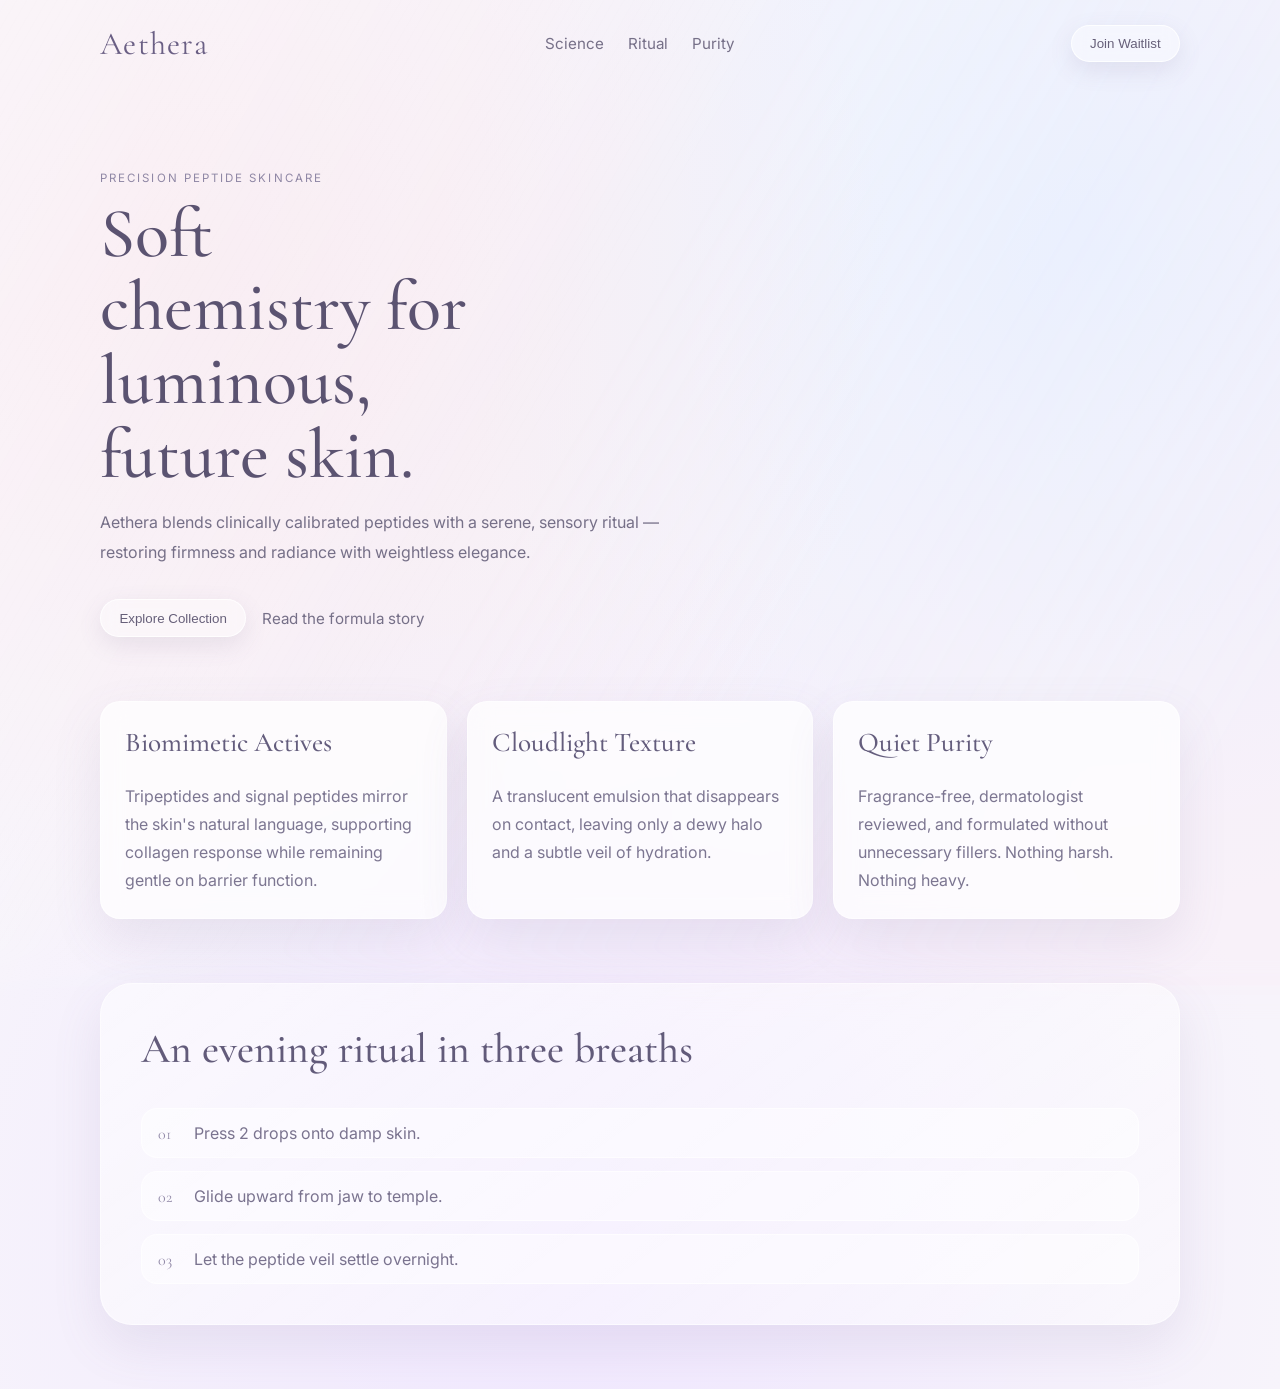
==== index.html @ 98047215 "Create ethereal landing page concept for peptide brand" ====
<!DOCTYPE html>
<html lang="en">
  <head>
    <meta charset="UTF-8" />
    <meta name="viewport" content="width=device-width, initial-scale=1.0" />
    <title>Aethera Peptides</title>
    <link rel="preconnect" href="https://fonts.googleapis.com" />
    <link rel="preconnect" href="https://fonts.gstatic.com" crossorigin />
    <link
      href="https://fonts.googleapis.com/css2?family=Cormorant+Garamond:wght@400;500;600&family=Inter:wght@300;400;500&display=swap"
      rel="stylesheet"
    />
    <link rel="stylesheet" href="styles.css" />
  </head>
  <body>
    <div class="mist"></div>
    <header class="top-nav">
      <div class="brand">Aethera</div>
      <nav>
        <a href="#science">Science</a>
        <a href="#ritual">Ritual</a>
        <a href="#purity">Purity</a>
      </nav>
      <button class="ghost-btn">Join Waitlist</button>
    </header>

    <main>
      <section class="hero">
        <p class="overline">Precision peptide skincare</p>
        <h1>Soft chemistry for luminous, future skin.</h1>
        <p class="intro">
          Aethera blends clinically calibrated peptides with a serene, sensory ritual —
          restoring firmness and radiance with weightless elegance.
        </p>
        <div class="hero-actions">
          <button>Explore Collection</button>
          <a href="#science">Read the formula story</a>
        </div>
      </section>

      <section id="science" class="card-grid">
        <article class="glass-card">
          <h2>Biomimetic Actives</h2>
          <p>
            Tripeptides and signal peptides mirror the skin's natural language, supporting
            collagen response while remaining gentle on barrier function.
          </p>
        </article>
        <article class="glass-card">
          <h2>Cloudlight Texture</h2>
          <p>
            A translucent emulsion that disappears on contact, leaving only a dewy halo and
            a subtle veil of hydration.
          </p>
        </article>
        <article id="purity" class="glass-card">
          <h2>Quiet Purity</h2>
          <p>
            Fragrance-free, dermatologist reviewed, and formulated without unnecessary fillers.
            Nothing harsh. Nothing heavy.
          </p>
        </article>
      </section>

      <section id="ritual" class="ritual">
        <h2>An evening ritual in three breaths</h2>
        <ol>
          <li><span>01</span> Press 2 drops onto damp skin.</li>
          <li><span>02</span> Glide upward from jaw to temple.</li>
          <li><span>03</span> Let the peptide veil settle overnight.</li>
        </ol>
      </section>
    </main>
  </body>
</html>
---- styles.css ----
:root {
  --bg: #f7f4fb;
  --lavender: #e6ddf5;
  --rose: #f8e9f0;
  --mist: #ffffffb6;
  --ink: #5e5871;
  --ink-soft: #767088;
  --border: #fff8;
  --shadow: 0 20px 50px rgba(122, 103, 148, 0.12);
}

* {
  box-sizing: border-box;
}

body {
  margin: 0;
  min-height: 100vh;
  font-family: "Inter", sans-serif;
  color: var(--ink);
  background: radial-gradient(circle at 15% 20%, var(--rose), transparent 45%),
    radial-gradient(circle at 85% 18%, #e8f1ff, transparent 42%),
    radial-gradient(circle at 45% 90%, #f0e7ff, transparent 50%),
    var(--bg);
  position: relative;
  overflow-x: hidden;
}

.mist {
  position: fixed;
  inset: -10%;
  background: linear-gradient(120deg, #ffffff70, #ffffff10 45%, #ffe8f533 85%);
  filter: blur(18px);
  pointer-events: none;
}

.top-nav,
.hero,
.card-grid,
.ritual {
  width: min(1080px, 92vw);
  margin: 0 auto;
  position: relative;
  z-index: 1;
}

.top-nav {
  display: flex;
  justify-content: space-between;
  align-items: center;
  padding: 1.5rem 0;
}

.brand {
  font-family: "Cormorant Garamond", serif;
  font-size: 2rem;
  letter-spacing: 0.04em;
  color: #6a5f84;
}

nav {
  display: flex;
  gap: 1.5rem;
}

nav a,
.hero-actions a {
  color: var(--ink-soft);
  text-decoration: none;
  font-size: 0.95rem;
}

.ghost-btn,
.hero-actions button {
  border: 1px solid #ffffffcc;
  border-radius: 999px;
  padding: 0.65rem 1.15rem;
  background: #ffffff66;
  color: #665f79;
  backdrop-filter: blur(8px);
  box-shadow: 0 8px 24px rgba(111, 94, 135, 0.12);
  cursor: pointer;
}

.hero {
  padding: 4.5rem 0 3rem;
}

.overline {
  text-transform: uppercase;
  letter-spacing: 0.18em;
  font-size: 0.72rem;
  color: #8f87a5;
  margin-bottom: 0.75rem;
}

h1,
h2 {
  font-family: "Cormorant Garamond", serif;
  font-weight: 500;
}

h1 {
  font-size: clamp(2.2rem, 7vw, 4.4rem);
  line-height: 1.05;
  margin: 0;
  max-width: 11ch;
  color: #5b5371;
}

.intro {
  max-width: 58ch;
  margin-top: 1rem;
  line-height: 1.85;
  color: var(--ink-soft);
}

.hero-actions {
  display: flex;
  gap: 1rem;
  align-items: center;
  margin-top: 2rem;
}

.card-grid {
  display: grid;
  gap: 1.25rem;
  grid-template-columns: repeat(auto-fit, minmax(220px, 1fr));
  padding: 1rem 0 4rem;
}

.glass-card {
  padding: 1.5rem;
  border-radius: 1.25rem;
  border: 1px solid var(--border);
  background: var(--mist);
  box-shadow: var(--shadow);
  backdrop-filter: blur(12px);
}

.glass-card h2 {
  margin-top: 0;
  font-size: 1.7rem;
  color: #645d7d;
}

.glass-card p {
  margin-bottom: 0;
  color: #7c7691;
  line-height: 1.75;
}

.ritual {
  margin-bottom: 4rem;
  padding: 2.5rem;
  border-radius: 2rem;
  background: linear-gradient(145deg, #ffffff85, #fff6);
  border: 1px solid #fff8;
  box-shadow: var(--shadow);
}

.ritual h2 {
  margin-top: 0;
  font-size: clamp(1.8rem, 5vw, 2.6rem);
  color: #625b7a;
}

ol {
  list-style: none;
  padding: 0;
  margin: 1rem 0 0;
  display: grid;
  gap: 0.8rem;
}

li {
  color: #7a738f;
  background: #ffffff73;
  border-radius: 1rem;
  padding: 0.85rem 1rem;
  border: 1px solid #fff9;
}

li span {
  display: inline-block;
  font-family: "Cormorant Garamond", serif;
  color: #938ba9;
  width: 2rem;
}

@media (max-width: 760px) {
  .top-nav {
    flex-wrap: wrap;
    gap: 0.75rem;
  }

  nav {
    order: 3;
    width: 100%;
    justify-content: space-between;
  }

  .hero-actions {
    flex-direction: column;
    align-items: flex-start;
  }
}
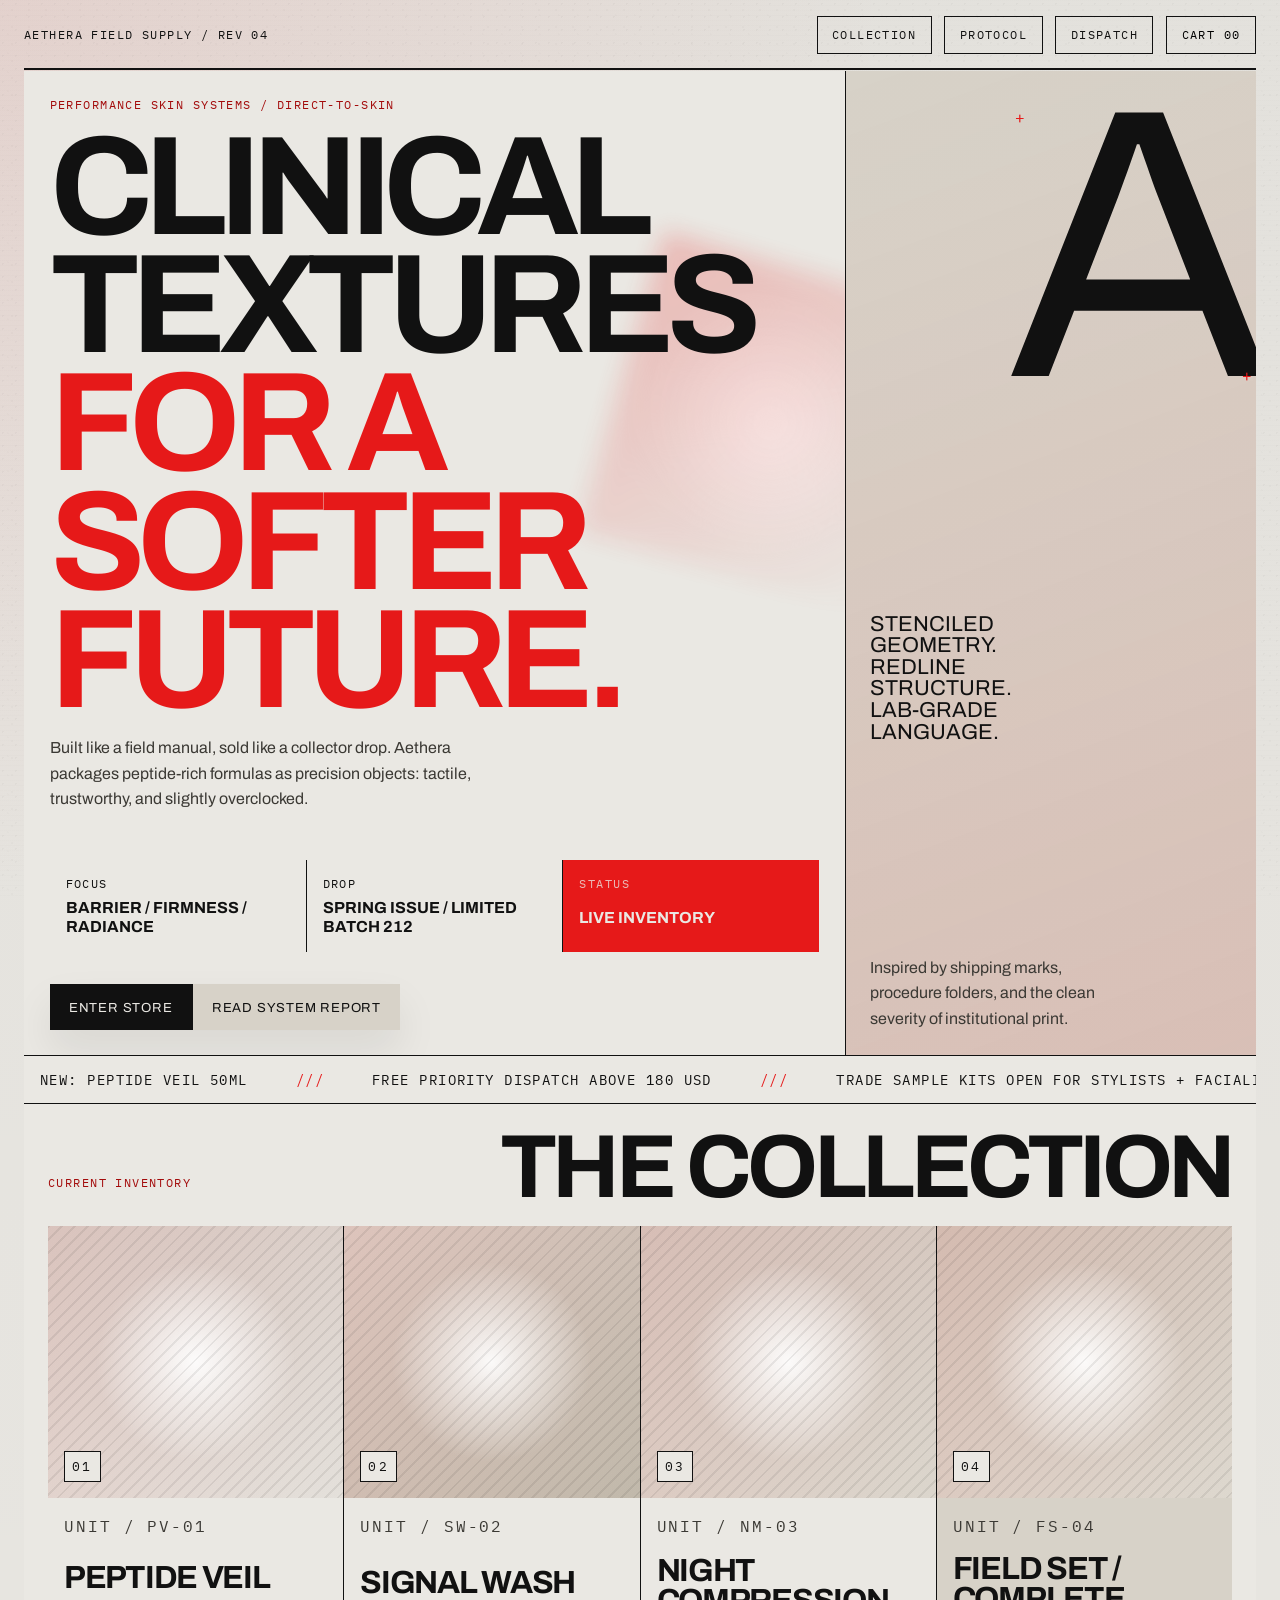
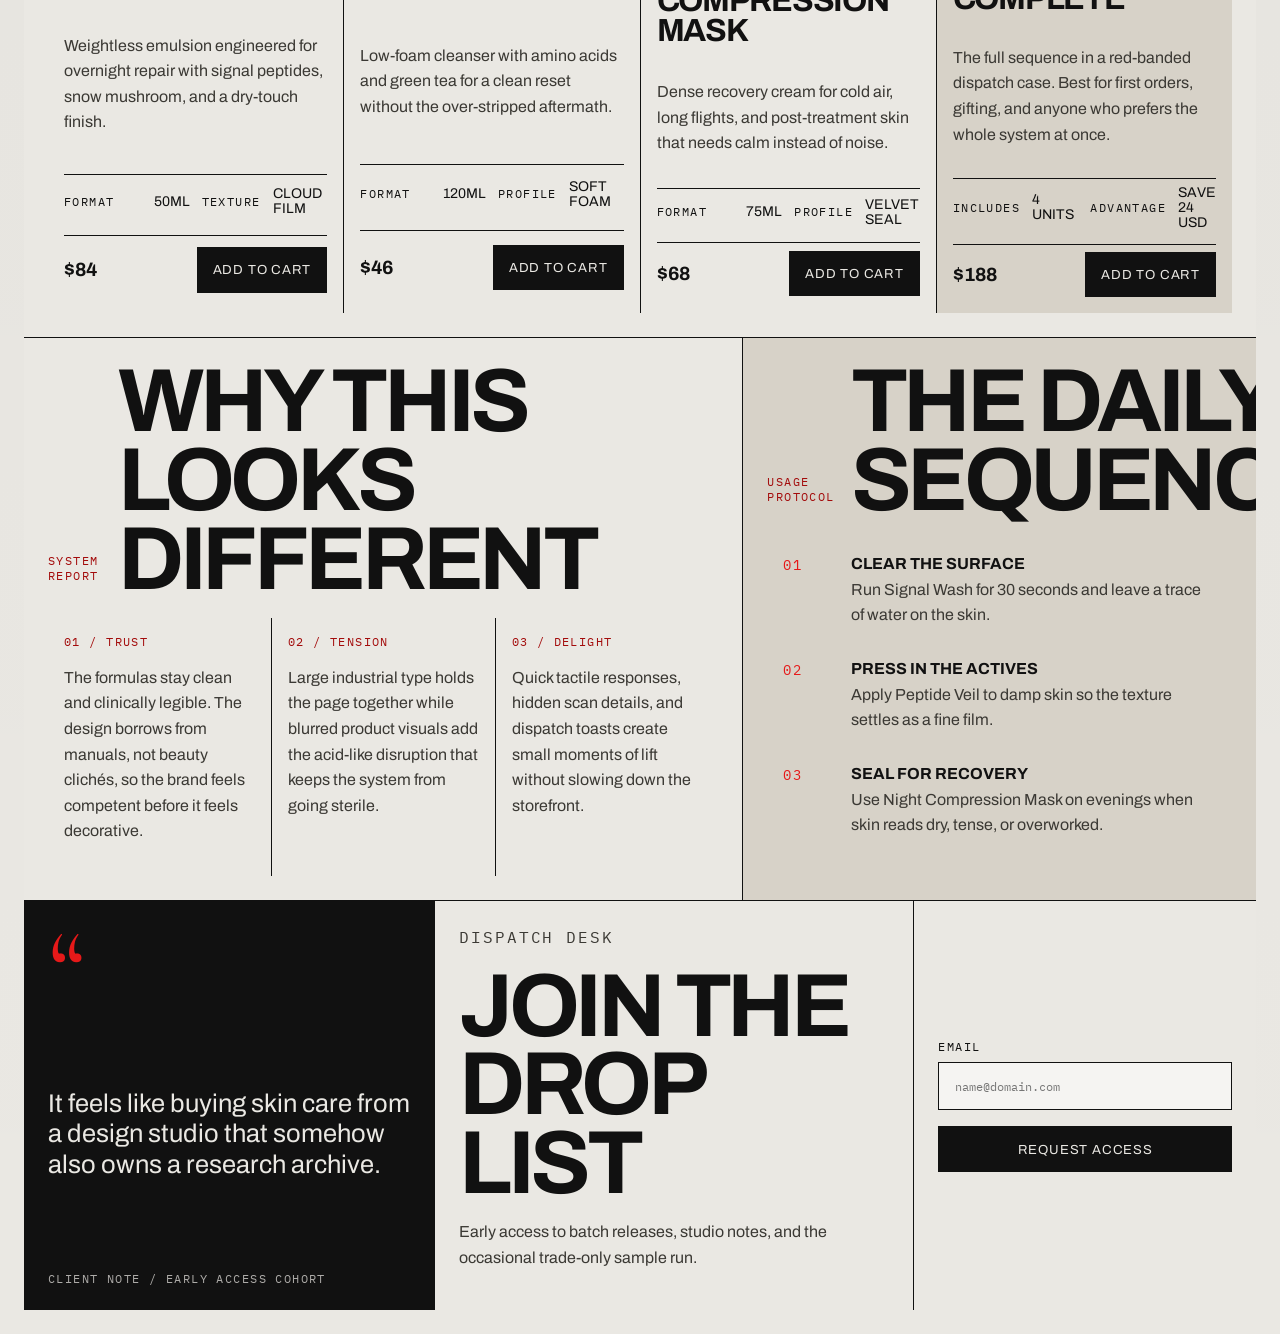
==== commit 15ea1d25: "Build a Swiss-industrial ecommerce storefront experience" ====
--- a/index.html
+++ b/index.html
@@ -3,73 +3,344 @@
   <head>
     <meta charset="UTF-8" />
     <meta name="viewport" content="width=device-width, initial-scale=1.0" />
-    <title>Aethera Peptides</title>
+    <title>Aethera Field Supply</title>
     <link rel="preconnect" href="https://fonts.googleapis.com" />
     <link rel="preconnect" href="https://fonts.gstatic.com" crossorigin />
     <link
-      href="https://fonts.googleapis.com/css2?family=Cormorant+Garamond:wght@400;500;600&family=Inter:wght@300;400;500&display=swap"
+      href="https://fonts.googleapis.com/css2?family=Archivo:wght@400;700;800;900&family=IBM+Plex+Mono:wght@400;500;600&family=Cormorant+Garamond:wght@500;600&display=swap"
       rel="stylesheet"
     />
     <link rel="stylesheet" href="styles.css" />
   </head>
   <body>
-    <div class="mist"></div>
-    <header class="top-nav">
-      <div class="brand">Aethera</div>
-      <nav>
-        <a href="#science">Science</a>
-        <a href="#ritual">Ritual</a>
-        <a href="#purity">Purity</a>
-      </nav>
-      <button class="ghost-btn">Join Waitlist</button>
-    </header>
-
-    <main>
-      <section class="hero">
-        <p class="overline">Precision peptide skincare</p>
-        <h1>Soft chemistry for luminous, future skin.</h1>
-        <p class="intro">
-          Aethera blends clinically calibrated peptides with a serene, sensory ritual —
-          restoring firmness and radiance with weightless elegance.
-        </p>
-        <div class="hero-actions">
-          <button>Explore Collection</button>
-          <a href="#science">Read the formula story</a>
+    <div class="noise" aria-hidden="true"></div>
+    <div class="page-shell">
+      <header class="topbar">
+        <p class="micro-copy">AETHERA FIELD SUPPLY / REV 04</p>
+        <div class="topbar-actions">
+          <a href="#collection">COLLECTION</a>
+          <a href="#protocol">PROTOCOL</a>
+          <a href="#dispatch">DISPATCH</a>
+          <button class="cart-button" type="button" data-cart-open>
+            CART <span data-cart-count>00</span>
+          </button>
         </div>
-      </section>
-
-      <section id="science" class="card-grid">
-        <article class="glass-card">
-          <h2>Biomimetic Actives</h2>
-          <p>
-            Tripeptides and signal peptides mirror the skin's natural language, supporting
-            collagen response while remaining gentle on barrier function.
+      </header>
+
+      <main class="store-grid">
+        <section class="hero-panel panel">
+          <div class="hero-copy">
+            <p class="eyebrow">PERFORMANCE SKIN SYSTEMS / DIRECT-TO-SKIN</p>
+            <h1>
+              CLINICAL TEXTURES
+              <span>FOR A SOFTER FUTURE.</span>
+            </h1>
+            <p class="hero-intro">
+              Built like a field manual, sold like a collector drop. Aethera packages
+              peptide-rich formulas as precision objects: tactile, trustworthy, and
+              slightly overclocked.
+            </p>
+          </div>
+
+          <div class="hero-meta">
+            <div class="meta-block">
+              <span>FOCUS</span>
+              <strong>BARRIER / FIRMNESS / RADIANCE</strong>
+            </div>
+            <div class="meta-block">
+              <span>DROP</span>
+              <strong>SPRING ISSUE / LIMITED BATCH 212</strong>
+            </div>
+            <div class="meta-block accent">
+              <span>STATUS</span>
+              <strong>LIVE INVENTORY</strong>
+            </div>
+          </div>
+
+          <div class="hero-actions">
+            <a class="primary-action" href="#collection">ENTER STORE</a>
+            <a class="secondary-action" href="#system-report">READ SYSTEM REPORT</a>
+          </div>
+        </section>
+
+        <section class="signal-panel panel">
+          <div class="signal-mark">A</div>
+          <p class="signal-caption">
+            STENCILED GEOMETRY. REDLINE STRUCTURE. LAB-GRADE LANGUAGE.
           </p>
-        </article>
-        <article class="glass-card">
-          <h2>Cloudlight Texture</h2>
-          <p>
-            A translucent emulsion that disappears on contact, leaving only a dewy halo and
-            a subtle veil of hydration.
+          <p class="signal-text">
+            Inspired by shipping marks, procedure folders, and the clean severity of
+            institutional print.
           </p>
-        </article>
-        <article id="purity" class="glass-card">
-          <h2>Quiet Purity</h2>
-          <p>
-            Fragrance-free, dermatologist reviewed, and formulated without unnecessary fillers.
-            Nothing harsh. Nothing heavy.
-          </p>
-        </article>
-      </section>
-
-      <section id="ritual" class="ritual">
-        <h2>An evening ritual in three breaths</h2>
-        <ol>
-          <li><span>01</span> Press 2 drops onto damp skin.</li>
-          <li><span>02</span> Glide upward from jaw to temple.</li>
-          <li><span>03</span> Let the peptide veil settle overnight.</li>
-        </ol>
-      </section>
-    </main>
+        </section>
+
+        <section class="ticker panel" aria-label="Store announcements">
+          <div class="ticker-track">
+            <span>NEW: PEPTIDE VEIL 50ML</span>
+            <span>FREE PRIORITY DISPATCH ABOVE 180 USD</span>
+            <span>TRADE SAMPLE KITS OPEN FOR STYLISTS + FACIALISTS</span>
+            <span>DROP NOTES UPDATED WEEKLY</span>
+          </div>
+        </section>
+
+        <section id="collection" class="collection panel">
+          <div class="section-heading">
+            <p class="eyebrow">CURRENT INVENTORY</p>
+            <h2>THE COLLECTION</h2>
+          </div>
+
+          <div class="product-grid">
+            <article class="product-card" data-product="Peptide Veil" data-price="$84">
+              <div class="product-visual visual-veil">
+                <span>01</span>
+              </div>
+              <div class="product-body">
+                <p class="product-code">UNIT / PV-01</p>
+                <h3>PEPTIDE VEIL</h3>
+                <p>
+                  Weightless emulsion engineered for overnight repair with signal peptides,
+                  snow mushroom, and a dry-touch finish.
+                </p>
+                <dl class="specs">
+                  <div>
+                    <dt>FORMAT</dt>
+                    <dd>50ML</dd>
+                  </div>
+                  <div>
+                    <dt>TEXTURE</dt>
+                    <dd>CLOUD FILM</dd>
+                  </div>
+                </dl>
+                <div class="product-footer">
+                  <strong>$84</strong>
+                  <button type="button" data-add-cart>Add to cart</button>
+                </div>
+              </div>
+            </article>
+
+            <article class="product-card" data-product="Signal Wash" data-price="$46">
+              <div class="product-visual visual-wash">
+                <span>02</span>
+              </div>
+              <div class="product-body">
+                <p class="product-code">UNIT / SW-02</p>
+                <h3>SIGNAL WASH</h3>
+                <p>
+                  Low-foam cleanser with amino acids and green tea for a clean reset
+                  without the over-stripped aftermath.
+                </p>
+                <dl class="specs">
+                  <div>
+                    <dt>FORMAT</dt>
+                    <dd>120ML</dd>
+                  </div>
+                  <div>
+                    <dt>PROFILE</dt>
+                    <dd>SOFT FOAM</dd>
+                  </div>
+                </dl>
+                <div class="product-footer">
+                  <strong>$46</strong>
+                  <button type="button" data-add-cart>Add to cart</button>
+                </div>
+              </div>
+            </article>
+
+            <article class="product-card" data-product="Night Compression Mask" data-price="$68">
+              <div class="product-visual visual-mask">
+                <span>03</span>
+              </div>
+              <div class="product-body">
+                <p class="product-code">UNIT / NM-03</p>
+                <h3>NIGHT COMPRESSION MASK</h3>
+                <p>
+                  Dense recovery cream for cold air, long flights, and post-treatment skin
+                  that needs calm instead of noise.
+                </p>
+                <dl class="specs">
+                  <div>
+                    <dt>FORMAT</dt>
+                    <dd>75ML</dd>
+                  </div>
+                  <div>
+                    <dt>PROFILE</dt>
+                    <dd>VELVET SEAL</dd>
+                  </div>
+                </dl>
+                <div class="product-footer">
+                  <strong>$68</strong>
+                  <button type="button" data-add-cart>Add to cart</button>
+                </div>
+              </div>
+            </article>
+
+            <article class="product-card featured" data-product="Field Set / Complete" data-price="$188">
+              <div class="product-visual visual-set">
+                <span>04</span>
+              </div>
+              <div class="product-body">
+                <p class="product-code">UNIT / FS-04</p>
+                <h3>FIELD SET / COMPLETE</h3>
+                <p>
+                  The full sequence in a red-banded dispatch case. Best for first orders,
+                  gifting, and anyone who prefers the whole system at once.
+                </p>
+                <dl class="specs">
+                  <div>
+                    <dt>INCLUDES</dt>
+                    <dd>4 UNITS</dd>
+                  </div>
+                  <div>
+                    <dt>ADVANTAGE</dt>
+                    <dd>SAVE 24 USD</dd>
+                  </div>
+                </dl>
+                <div class="product-footer">
+                  <strong>$188</strong>
+                  <button type="button" data-add-cart>Add to cart</button>
+                </div>
+              </div>
+            </article>
+          </div>
+        </section>
+
+        <section id="system-report" class="report panel">
+          <div class="section-heading">
+            <p class="eyebrow">SYSTEM REPORT</p>
+            <h2>WHY THIS LOOKS DIFFERENT</h2>
+          </div>
+
+          <div class="report-grid">
+            <article>
+              <p class="report-label">01 / TRUST</p>
+              <p>
+                The formulas stay clean and clinically legible. The design borrows from
+                manuals, not beauty clichés, so the brand feels competent before it feels
+                decorative.
+              </p>
+            </article>
+            <article>
+              <p class="report-label">02 / TENSION</p>
+              <p>
+                Large industrial type holds the page together while blurred product visuals
+                add the acid-like disruption that keeps the system from going sterile.
+              </p>
+            </article>
+            <article>
+              <p class="report-label">03 / DELIGHT</p>
+              <p>
+                Quick tactile responses, hidden scan details, and dispatch toasts create
+                small moments of lift without slowing down the storefront.
+              </p>
+            </article>
+          </div>
+        </section>
+
+        <section id="protocol" class="protocol panel">
+          <div class="section-heading">
+            <p class="eyebrow">USAGE PROTOCOL</p>
+            <h2>THE DAILY SEQUENCE</h2>
+          </div>
+
+          <ol class="protocol-list">
+            <li>
+              <span>01</span>
+              <div>
+                <strong>CLEAR THE SURFACE</strong>
+                <p>Run Signal Wash for 30 seconds and leave a trace of water on the skin.</p>
+              </div>
+            </li>
+            <li>
+              <span>02</span>
+              <div>
+                <strong>PRESS IN THE ACTIVES</strong>
+                <p>Apply Peptide Veil to damp skin so the texture settles as a fine film.</p>
+              </div>
+            </li>
+            <li>
+              <span>03</span>
+              <div>
+                <strong>SEAL FOR RECOVERY</strong>
+                <p>Use Night Compression Mask on evenings when skin reads dry, tense, or overworked.</p>
+              </div>
+            </li>
+          </ol>
+        </section>
+
+        <section class="quote panel">
+          <p class="quote-mark">“</p>
+          <blockquote>
+            It feels like buying skin care from a design studio that somehow also owns a
+            research archive.
+          </blockquote>
+          <p class="quote-source">CLIENT NOTE / EARLY ACCESS COHORT</p>
+        </section>
+
+        <section id="dispatch" class="dispatch panel">
+          <div class="dispatch-copy">
+            <p class="eyebrow">DISPATCH DESK</p>
+            <h2>JOIN THE DROP LIST</h2>
+            <p>
+              Early access to batch releases, studio notes, and the occasional trade-only
+              sample run.
+            </p>
+          </div>
+          <form class="dispatch-form">
+            <label>
+              EMAIL
+              <input type="email" placeholder="name@domain.com" />
+            </label>
+            <button type="submit">REQUEST ACCESS</button>
+          </form>
+        </section>
+      </main>
+    </div>
+
+    <div class="toast" role="status" aria-live="polite" data-toast hidden>
+      <p data-toast-text>ITEM ADDED TO CART</p>
+    </div>
+
+    <script>
+      const cartCount = document.querySelector("[data-cart-count]");
+      const toast = document.querySelector("[data-toast]");
+      const toastText = document.querySelector("[data-toast-text]");
+      const addButtons = document.querySelectorAll("[data-add-cart]");
+      let count = 0;
+      let toastTimer;
+
+      const showToast = (message) => {
+        toastText.textContent = message;
+        toast.hidden = false;
+        toast.classList.remove("toast-live");
+        void toast.offsetWidth;
+        toast.classList.add("toast-live");
+        clearTimeout(toastTimer);
+        toastTimer = setTimeout(() => {
+          toast.hidden = true;
+        }, 1500);
+      };
+
+      addButtons.forEach((button) => {
+        button.addEventListener("click", () => {
+          const card = button.closest(".product-card");
+          count += 1;
+          cartCount.textContent = String(count).padStart(2, "0");
+          button.textContent = "Added";
+          button.disabled = true;
+          setTimeout(() => {
+            button.textContent = "Add to cart";
+            button.disabled = false;
+          }, 900);
+          showToast(`${card.dataset.product.toUpperCase()} / ${card.dataset.price} ADDED`);
+        });
+      });
+
+      document.querySelector(".dispatch-form").addEventListener("submit", (event) => {
+        event.preventDefault();
+        showToast("DISPATCH REQUEST LOGGED");
+      });
+
+      console.log("AETHERA FIELD SUPPLY / If you're reading this, you're in the archive.");
+    </script>
   </body>
 </html>
--- a/styles.css
+++ b/styles.css
@@ -1,207 +1,794 @@
 :root {
-  --bg: #f7f4fb;
-  --lavender: #e6ddf5;
-  --rose: #f8e9f0;
-  --mist: #ffffffb6;
-  --ink: #5e5871;
-  --ink-soft: #767088;
-  --border: #fff8;
-  --shadow: 0 20px 50px rgba(122, 103, 148, 0.12);
-}
-
-* {
+  --paper: #eae8e3;
+  --paper-dark: #d7d2c8;
+  --ink: #111111;
+  --ink-soft: #3b3934;
+  --line: #111111;
+  --accent: #e61919;
+  --accent-deep: #a30b0b;
+  --panel-gap: 1px;
+  --shadow: 0 20px 40px rgba(17, 17, 17, 0.08);
+  --ease-out: cubic-bezier(0.22, 1, 0.36, 1);
+  color-scheme: light;
+}
+
+*,
+*::before,
+*::after {
   box-sizing: border-box;
 }
 
+html {
+  scroll-behavior: smooth;
+}
+
 body {
   margin: 0;
   min-height: 100vh;
-  font-family: "Inter", sans-serif;
+  background:
+    radial-gradient(circle at top left, rgba(230, 25, 25, 0.08), transparent 28%),
+    linear-gradient(180deg, rgba(17, 17, 17, 0.03), rgba(17, 17, 17, 0)),
+    var(--paper);
   color: var(--ink);
-  background: radial-gradient(circle at 15% 20%, var(--rose), transparent 45%),
-    radial-gradient(circle at 85% 18%, #e8f1ff, transparent 42%),
-    radial-gradient(circle at 45% 90%, #f0e7ff, transparent 50%),
-    var(--bg);
-  position: relative;
+  font-family: "Archivo", sans-serif;
   overflow-x: hidden;
 }
 
-.mist {
+body::before {
+  content: "";
   position: fixed;
-  inset: -10%;
-  background: linear-gradient(120deg, #ffffff70, #ffffff10 45%, #ffe8f533 85%);
-  filter: blur(18px);
+  inset: 0;
+  background:
+    repeating-linear-gradient(
+      0deg,
+      rgba(255, 255, 255, 0),
+      rgba(255, 255, 255, 0) 4px,
+      rgba(17, 17, 17, 0.018) 4px,
+      rgba(17, 17, 17, 0.018) 5px
+    );
   pointer-events: none;
-}
-
-.top-nav,
-.hero,
-.card-grid,
-.ritual {
-  width: min(1080px, 92vw);
+  opacity: 0.4;
+  mix-blend-mode: multiply;
+}
+
+.noise {
+  position: fixed;
+  inset: 0;
+  pointer-events: none;
+  opacity: 0.12;
+  background-image:
+    radial-gradient(circle at 20% 30%, rgba(17, 17, 17, 0.2) 0 1px, transparent 1px),
+    radial-gradient(circle at 70% 60%, rgba(17, 17, 17, 0.14) 0 1px, transparent 1px),
+    radial-gradient(circle at 40% 80%, rgba(17, 17, 17, 0.1) 0 1px, transparent 1px);
+  background-size: 13px 13px, 17px 17px, 19px 19px;
+}
+
+a {
+  color: inherit;
+}
+
+button,
+input {
+  font: inherit;
+}
+
+.page-shell {
+  width: min(1440px, 100%);
   margin: 0 auto;
-  position: relative;
-  z-index: 1;
-}
-
-.top-nav {
+  padding: 0 clamp(1rem, 2vw, 1.5rem) clamp(1rem, 2vw, 1.5rem);
+}
+
+.topbar {
   display: flex;
   justify-content: space-between;
   align-items: center;
-  padding: 1.5rem 0;
-}
-
-.brand {
-  font-family: "Cormorant Garamond", serif;
-  font-size: 2rem;
-  letter-spacing: 0.04em;
-  color: #6a5f84;
-}
-
-nav {
+  gap: 1rem;
+  padding: 1rem 0 0.9rem;
+  border-bottom: 2px solid var(--line);
+}
+
+.micro-copy,
+.topbar-actions a,
+.cart-button,
+.eyebrow,
+.product-code,
+.specs dt,
+.report-label,
+.quote-source,
+.dispatch-form label,
+.toast p,
+.meta-block span {
+  font-family: "IBM Plex Mono", monospace;
+  font-size: 0.74rem;
+  letter-spacing: 0.12em;
+  text-transform: uppercase;
+}
+
+.micro-copy {
+  margin: 0;
+}
+
+.topbar-actions {
   display: flex;
-  gap: 1.5rem;
-}
-
-nav a,
-.hero-actions a {
+  align-items: center;
+  gap: 0.8rem;
+  flex-wrap: wrap;
+}
+
+.topbar-actions a,
+.cart-button {
+  text-decoration: none;
+  padding: 0.65rem 0.9rem;
+  border: 1px solid var(--line);
+  background: transparent;
+  transition:
+    background-color 180ms var(--ease-out),
+    color 180ms var(--ease-out),
+    transform 180ms var(--ease-out);
+}
+
+.cart-button {
+  cursor: pointer;
+}
+
+.topbar-actions a:hover,
+.topbar-actions a:focus-visible,
+.cart-button:hover,
+.cart-button:focus-visible {
+  background: var(--ink);
+  color: var(--paper);
+  transform: translateY(-2px);
+}
+
+.store-grid {
+  display: grid;
+  grid-template-columns: repeat(12, minmax(0, 1fr));
+  gap: var(--panel-gap);
+  background: var(--line);
+  margin-top: 1px;
+}
+
+.panel {
+  background: var(--paper);
+  min-height: 100%;
+  position: relative;
+  overflow: hidden;
+}
+
+.hero-panel {
+  grid-column: span 8;
+  padding: clamp(1.3rem, 2vw, 2rem);
+  display: grid;
+  align-content: space-between;
+  gap: 2rem;
+  min-height: 41rem;
+}
+
+.hero-panel::after {
+  content: "";
+  position: absolute;
+  right: -10%;
+  top: 20%;
+  width: 38%;
+  aspect-ratio: 1;
+  background:
+    linear-gradient(135deg, rgba(230, 25, 25, 0.25), rgba(230, 25, 25, 0)),
+    radial-gradient(circle, rgba(255, 255, 255, 0.8), rgba(255, 255, 255, 0) 58%);
+  filter: blur(12px);
+  transform: rotate(16deg);
+  opacity: 0.9;
+}
+
+.hero-copy,
+.hero-meta,
+.hero-actions,
+.section-heading,
+.product-body,
+.report-grid,
+.protocol-list,
+.dispatch {
+  position: relative;
+  z-index: 1;
+}
+
+.eyebrow {
+  margin: 0 0 1rem;
+  color: var(--accent-deep);
+}
+
+h1,
+h2,
+h3,
+strong,
+blockquote {
+  margin: 0;
+}
+
+h1 {
+  font-size: clamp(4rem, 11vw, 9.5rem);
+  line-height: 0.84;
+  letter-spacing: -0.06em;
+  text-transform: uppercase;
+  max-width: 9ch;
+}
+
+h1 span {
+  display: block;
+  color: var(--accent);
+}
+
+.hero-intro,
+.signal-text,
+.product-body p,
+.report-grid article p:last-child,
+.protocol-list p,
+.dispatch-copy p,
+.quote blockquote {
+  max-width: 52ch;
+  font-size: 1rem;
+  line-height: 1.6;
   color: var(--ink-soft);
-  text-decoration: none;
-  font-size: 0.95rem;
-}
-
-.ghost-btn,
-.hero-actions button {
-  border: 1px solid #ffffffcc;
-  border-radius: 999px;
-  padding: 0.65rem 1.15rem;
-  background: #ffffff66;
-  color: #665f79;
-  backdrop-filter: blur(8px);
-  box-shadow: 0 8px 24px rgba(111, 94, 135, 0.12);
-  cursor: pointer;
-}
-
-.hero {
-  padding: 4.5rem 0 3rem;
-}
-
-.overline {
-  text-transform: uppercase;
-  letter-spacing: 0.18em;
-  font-size: 0.72rem;
-  color: #8f87a5;
-  margin-bottom: 0.75rem;
-}
-
-h1,
-h2 {
-  font-family: "Cormorant Garamond", serif;
-  font-weight: 500;
-}
-
-h1 {
-  font-size: clamp(2.2rem, 7vw, 4.4rem);
-  line-height: 1.05;
-  margin: 0;
-  max-width: 11ch;
-  color: #5b5371;
-}
-
-.intro {
-  max-width: 58ch;
-  margin-top: 1rem;
-  line-height: 1.85;
-  color: var(--ink-soft);
+}
+
+.hero-meta {
+  display: grid;
+  grid-template-columns: repeat(3, minmax(0, 1fr));
+  gap: 1px;
+  background: var(--line);
+}
+
+.meta-block {
+  padding: 1rem;
+  background: var(--paper);
+  display: grid;
+  gap: 0.45rem;
+}
+
+.meta-block strong {
+  font-size: 1rem;
+  line-height: 1.2;
+}
+
+.meta-block.accent {
+  background: var(--accent);
+  color: var(--paper);
+}
+
+.meta-block.accent span {
+  color: rgba(234, 232, 227, 0.78);
 }
 
 .hero-actions {
   display: flex;
+  gap: 1px;
+  align-items: stretch;
+  background: var(--line);
+  width: fit-content;
+  box-shadow: var(--shadow);
+}
+
+.primary-action,
+.secondary-action,
+.product-footer button,
+.dispatch-form button {
+  padding: 0.95rem 1.2rem;
+  text-decoration: none;
+  text-transform: uppercase;
+  letter-spacing: 0.06em;
+  font-size: 0.82rem;
+  border: 0;
+  cursor: pointer;
+  transition:
+    transform 180ms var(--ease-out),
+    background-color 180ms var(--ease-out),
+    color 180ms var(--ease-out);
+}
+
+.primary-action,
+.product-footer button,
+.dispatch-form button {
+  background: var(--ink);
+  color: var(--paper);
+}
+
+.secondary-action {
+  background: var(--paper-dark);
+  color: var(--ink);
+}
+
+.primary-action:hover,
+.primary-action:focus-visible,
+.secondary-action:hover,
+.secondary-action:focus-visible,
+.product-footer button:hover,
+.product-footer button:focus-visible,
+.dispatch-form button:hover,
+.dispatch-form button:focus-visible {
+  transform: translateY(-3px);
+}
+
+.signal-panel {
+  grid-column: span 4;
+  min-height: 41rem;
+  padding: clamp(1rem, 2vw, 1.5rem);
+  background:
+    linear-gradient(160deg, rgba(17, 17, 17, 0), rgba(230, 25, 25, 0.1)),
+    var(--paper-dark);
+  display: flex;
+  flex-direction: column;
+  justify-content: space-between;
+}
+
+.signal-mark {
+  font-size: clamp(12rem, 34vw, 24rem);
+  line-height: 0.8;
+  letter-spacing: -0.1em;
+  color: var(--ink);
+  align-self: flex-end;
+  position: relative;
+}
+
+.signal-mark::before,
+.signal-mark::after {
+  content: "+";
+  position: absolute;
+  font-family: "IBM Plex Mono", monospace;
+  font-size: 1rem;
+  color: var(--accent);
+}
+
+.signal-mark::before {
+  left: 0.4rem;
+  top: 1rem;
+}
+
+.signal-mark::after {
+  right: -0.6rem;
+  bottom: 1.3rem;
+}
+
+.signal-caption {
+  margin: 0;
+  max-width: 16ch;
+  font-size: 1.35rem;
+  line-height: 1;
+  text-transform: uppercase;
+}
+
+.signal-text {
+  margin: 0;
+  max-width: 28ch;
+}
+
+.ticker {
+  grid-column: 1 / -1;
+  padding: 0;
+}
+
+.ticker-track {
+  display: flex;
+  gap: 3rem;
+  white-space: nowrap;
+  font-family: "IBM Plex Mono", monospace;
+  font-size: 0.9rem;
+  letter-spacing: 0.1em;
+  text-transform: uppercase;
+  padding: 0.85rem 1rem;
+  animation: ticker-slide 24s linear infinite;
+}
+
+.ticker-track span {
+  position: relative;
+}
+
+.ticker-track span::after {
+  content: "///";
+  color: var(--accent);
+  padding-left: 3rem;
+}
+
+.collection {
+  grid-column: 1 / -1;
+  padding: clamp(1rem, 2vw, 1.5rem);
+}
+
+.section-heading {
+  display: flex;
+  justify-content: space-between;
   gap: 1rem;
+  align-items: end;
+  margin-bottom: 1.2rem;
+}
+
+h2 {
+  font-size: clamp(2.4rem, 7vw, 5.6rem);
+  line-height: 0.88;
+  letter-spacing: -0.05em;
+  text-transform: uppercase;
+}
+
+.product-grid {
+  display: grid;
+  grid-template-columns: repeat(4, minmax(0, 1fr));
+  gap: 1px;
+  background: var(--line);
+}
+
+.product-card {
+  display: grid;
+  grid-template-rows: 17rem auto;
+  background: var(--paper);
+  transition: transform 220ms var(--ease-out);
+}
+
+.product-card:hover {
+  transform: translateY(-6px);
+}
+
+.product-card.featured {
+  background: var(--paper-dark);
+}
+
+.product-visual {
+  position: relative;
+  display: grid;
+  place-items: end start;
+  padding: 1rem;
+  overflow: hidden;
+}
+
+.product-visual::before,
+.product-visual::after {
+  content: "";
+  position: absolute;
+  inset: 0;
+}
+
+.product-visual::before {
+  background:
+    radial-gradient(circle at 50% 50%, rgba(255, 255, 255, 0.92), rgba(255, 255, 255, 0) 46%),
+    linear-gradient(125deg, rgba(230, 25, 25, 0.1), rgba(17, 17, 17, 0.08));
+  transform: scale(1.08);
+}
+
+.product-visual::after {
+  background:
+    repeating-linear-gradient(
+      135deg,
+      rgba(17, 17, 17, 0.16),
+      rgba(17, 17, 17, 0.16) 2px,
+      transparent 2px,
+      transparent 9px
+    );
+  mix-blend-mode: multiply;
+  opacity: 0.45;
+}
+
+.visual-veil {
+  background: linear-gradient(145deg, #d9d6cf, #f5f2ec);
+}
+
+.visual-wash {
+  background: linear-gradient(145deg, #ddd7ce, #cfc7b8);
+}
+
+.visual-mask {
+  background: linear-gradient(145deg, #d6d0c7, #ece7dd);
+}
+
+.visual-set {
+  background: linear-gradient(145deg, #d3cdc1, #eee9df);
+}
+
+.product-visual span {
+  position: relative;
+  z-index: 1;
+  font-family: "IBM Plex Mono", monospace;
+  font-size: 0.8rem;
+  letter-spacing: 0.18em;
+  background: var(--paper);
+  padding: 0.35rem 0.45rem;
+  border: 1px solid var(--line);
+}
+
+.product-body {
+  padding: 1rem;
+  display: grid;
+  gap: 0.9rem;
+}
+
+.product-code {
+  margin: 0;
+  color: var(--accent-deep);
+}
+
+h3 {
+  font-size: clamp(1.3rem, 3vw, 2rem);
+  line-height: 0.95;
+  text-transform: uppercase;
+  letter-spacing: -0.04em;
+}
+
+.specs {
+  display: grid;
+  grid-template-columns: repeat(2, minmax(0, 1fr));
+  gap: 0.75rem;
+  margin: 0;
+  padding-top: 0.4rem;
+  border-top: 1px solid var(--line);
+}
+
+.specs div,
+.product-footer {
+  display: flex;
+  justify-content: space-between;
+  gap: 0.75rem;
   align-items: center;
-  margin-top: 2rem;
-}
-
-.card-grid {
-  display: grid;
-  gap: 1.25rem;
-  grid-template-columns: repeat(auto-fit, minmax(220px, 1fr));
-  padding: 1rem 0 4rem;
-}
-
-.glass-card {
-  padding: 1.5rem;
-  border-radius: 1.25rem;
-  border: 1px solid var(--border);
-  background: var(--mist);
+}
+
+.specs dd {
+  margin: 0;
+  font-size: 0.88rem;
+}
+
+.product-footer {
+  padding-top: 0.4rem;
+  border-top: 1px solid var(--line);
+}
+
+.product-footer strong {
+  font-size: 1.2rem;
+}
+
+.product-footer button {
+  padding-inline: 1rem;
+}
+
+.product-footer button:disabled {
+  background: var(--accent);
+}
+
+.report {
+  grid-column: span 7;
+  padding: clamp(1rem, 2vw, 1.5rem);
+}
+
+.report-grid {
+  display: grid;
+  grid-template-columns: repeat(3, minmax(0, 1fr));
+  gap: 1px;
+  background: var(--line);
+}
+
+.report-grid article {
+  background: var(--paper);
+  padding: 1rem;
+}
+
+.report-label {
+  margin: 0 0 0.8rem;
+  color: var(--accent-deep);
+}
+
+.protocol {
+  grid-column: span 5;
+  padding: clamp(1rem, 2vw, 1.5rem);
+  background: var(--paper-dark);
+}
+
+.protocol-list {
+  list-style: none;
+  margin: 0;
+  padding: 0;
+  gap: 1px;
+  background: var(--line);
+}
+
+.protocol-list li {
+  display: grid;
+  grid-template-columns: 3.25rem 1fr;
+  gap: 1rem;
+  background: var(--paper-dark);
+  padding: 1rem;
+  align-items: start;
+}
+
+.protocol-list span {
+  font-family: "IBM Plex Mono", monospace;
+  font-size: 0.9rem;
+  letter-spacing: 0.14em;
+  color: var(--accent);
+}
+
+.protocol-list strong {
+  display: block;
+  margin-bottom: 0.3rem;
+  text-transform: uppercase;
+}
+
+.protocol-list p {
+  margin: 0;
+}
+
+.quote {
+  grid-column: span 4;
+  padding: clamp(1rem, 2vw, 1.5rem);
+  background: var(--ink);
+  color: var(--paper);
+  display: grid;
+  align-content: space-between;
+}
+
+.quote-mark {
+  margin: 0;
+  font-family: "Cormorant Garamond", serif;
+  font-size: 7rem;
+  line-height: 0.8;
+  color: var(--accent);
+}
+
+.quote blockquote {
+  color: var(--paper);
+  font-size: clamp(1.3rem, 2vw, 1.8rem);
+  line-height: 1.2;
+}
+
+.quote-source {
+  margin: 1rem 0 0;
+  color: rgba(234, 232, 227, 0.72);
+}
+
+.dispatch {
+  grid-column: span 8;
+  display: grid;
+  grid-template-columns: 1.4fr 1fr;
+  gap: 1px;
+  background: var(--line);
+}
+
+.dispatch-copy,
+.dispatch-form {
+  background: var(--paper);
+  padding: clamp(1rem, 2vw, 1.5rem);
+}
+
+.dispatch-form {
+  display: grid;
+  align-content: center;
+  gap: 1rem;
+}
+
+.dispatch-form label {
+  display: grid;
+  gap: 0.5rem;
+}
+
+.dispatch-form input {
+  width: 100%;
+  border: 1px solid var(--line);
+  border-radius: 0;
+  background: rgba(255, 255, 255, 0.55);
+  padding: 0.9rem 1rem;
+  min-height: 3rem;
+}
+
+.dispatch-form input:focus-visible {
+  outline: 2px solid var(--accent);
+  outline-offset: 2px;
+}
+
+.toast {
+  position: fixed;
+  right: 1rem;
+  bottom: 1rem;
+  min-width: 18rem;
+  background: var(--ink);
+  color: var(--paper);
+  border: 1px solid var(--paper-dark);
+  padding: 0.95rem 1rem;
   box-shadow: var(--shadow);
-  backdrop-filter: blur(12px);
-}
-
-.glass-card h2 {
-  margin-top: 0;
-  font-size: 1.7rem;
-  color: #645d7d;
-}
-
-.glass-card p {
-  margin-bottom: 0;
-  color: #7c7691;
-  line-height: 1.75;
-}
-
-.ritual {
-  margin-bottom: 4rem;
-  padding: 2.5rem;
-  border-radius: 2rem;
-  background: linear-gradient(145deg, #ffffff85, #fff6);
-  border: 1px solid #fff8;
-  box-shadow: var(--shadow);
-}
-
-.ritual h2 {
-  margin-top: 0;
-  font-size: clamp(1.8rem, 5vw, 2.6rem);
-  color: #625b7a;
-}
-
-ol {
-  list-style: none;
-  padding: 0;
-  margin: 1rem 0 0;
-  display: grid;
-  gap: 0.8rem;
-}
-
-li {
-  color: #7a738f;
-  background: #ffffff73;
-  border-radius: 1rem;
-  padding: 0.85rem 1rem;
-  border: 1px solid #fff9;
-}
-
-li span {
-  display: inline-block;
-  font-family: "Cormorant Garamond", serif;
-  color: #938ba9;
-  width: 2rem;
-}
-
-@media (max-width: 760px) {
-  .top-nav {
-    flex-wrap: wrap;
-    gap: 0.75rem;
-  }
-
-  nav {
-    order: 3;
+  z-index: 10;
+}
+
+.toast p {
+  margin: 0;
+}
+
+.toast-live {
+  animation: toast-in 1500ms var(--ease-out);
+}
+
+@keyframes ticker-slide {
+  from {
+    transform: translateX(0);
+  }
+
+  to {
+    transform: translateX(-35%);
+  }
+}
+
+@keyframes toast-in {
+  0% {
+    transform: translateY(1rem);
+    opacity: 0;
+  }
+
+  12%,
+  82% {
+    transform: translateY(0);
+    opacity: 1;
+  }
+
+  100% {
+    transform: translateY(0.35rem);
+    opacity: 0;
+  }
+}
+
+@media (prefers-reduced-motion: reduce) {
+  html {
+    scroll-behavior: auto;
+  }
+
+  *,
+  *::before,
+  *::after {
+    animation: none !important;
+    transition: none !important;
+  }
+}
+
+@media (max-width: 1100px) {
+  .hero-panel,
+  .signal-panel,
+  .report,
+  .protocol,
+  .quote,
+  .dispatch {
+    grid-column: 1 / -1;
+  }
+
+  .product-grid {
+    grid-template-columns: repeat(2, minmax(0, 1fr));
+  }
+}
+
+@media (max-width: 780px) {
+  .page-shell {
+    padding-inline: 0.75rem;
+  }
+
+  .topbar,
+  .section-heading,
+  .dispatch {
+    grid-template-columns: 1fr;
+    display: grid;
+  }
+
+  .hero-panel,
+  .signal-panel {
+    min-height: auto;
+  }
+
+  .hero-meta,
+  .report-grid,
+  .dispatch,
+  .product-grid {
+    grid-template-columns: 1fr;
+  }
+
+  .hero-actions {
     width: 100%;
-    justify-content: space-between;
-  }
-
-  .hero-actions {
-    flex-direction: column;
-    align-items: flex-start;
-  }
-}
+    grid-template-columns: 1fr;
+    display: grid;
+  }
+
+  .product-card {
+    grid-template-rows: 14rem auto;
+  }
+
+  .protocol-list li {
+    grid-template-columns: 1fr;
+  }
+}
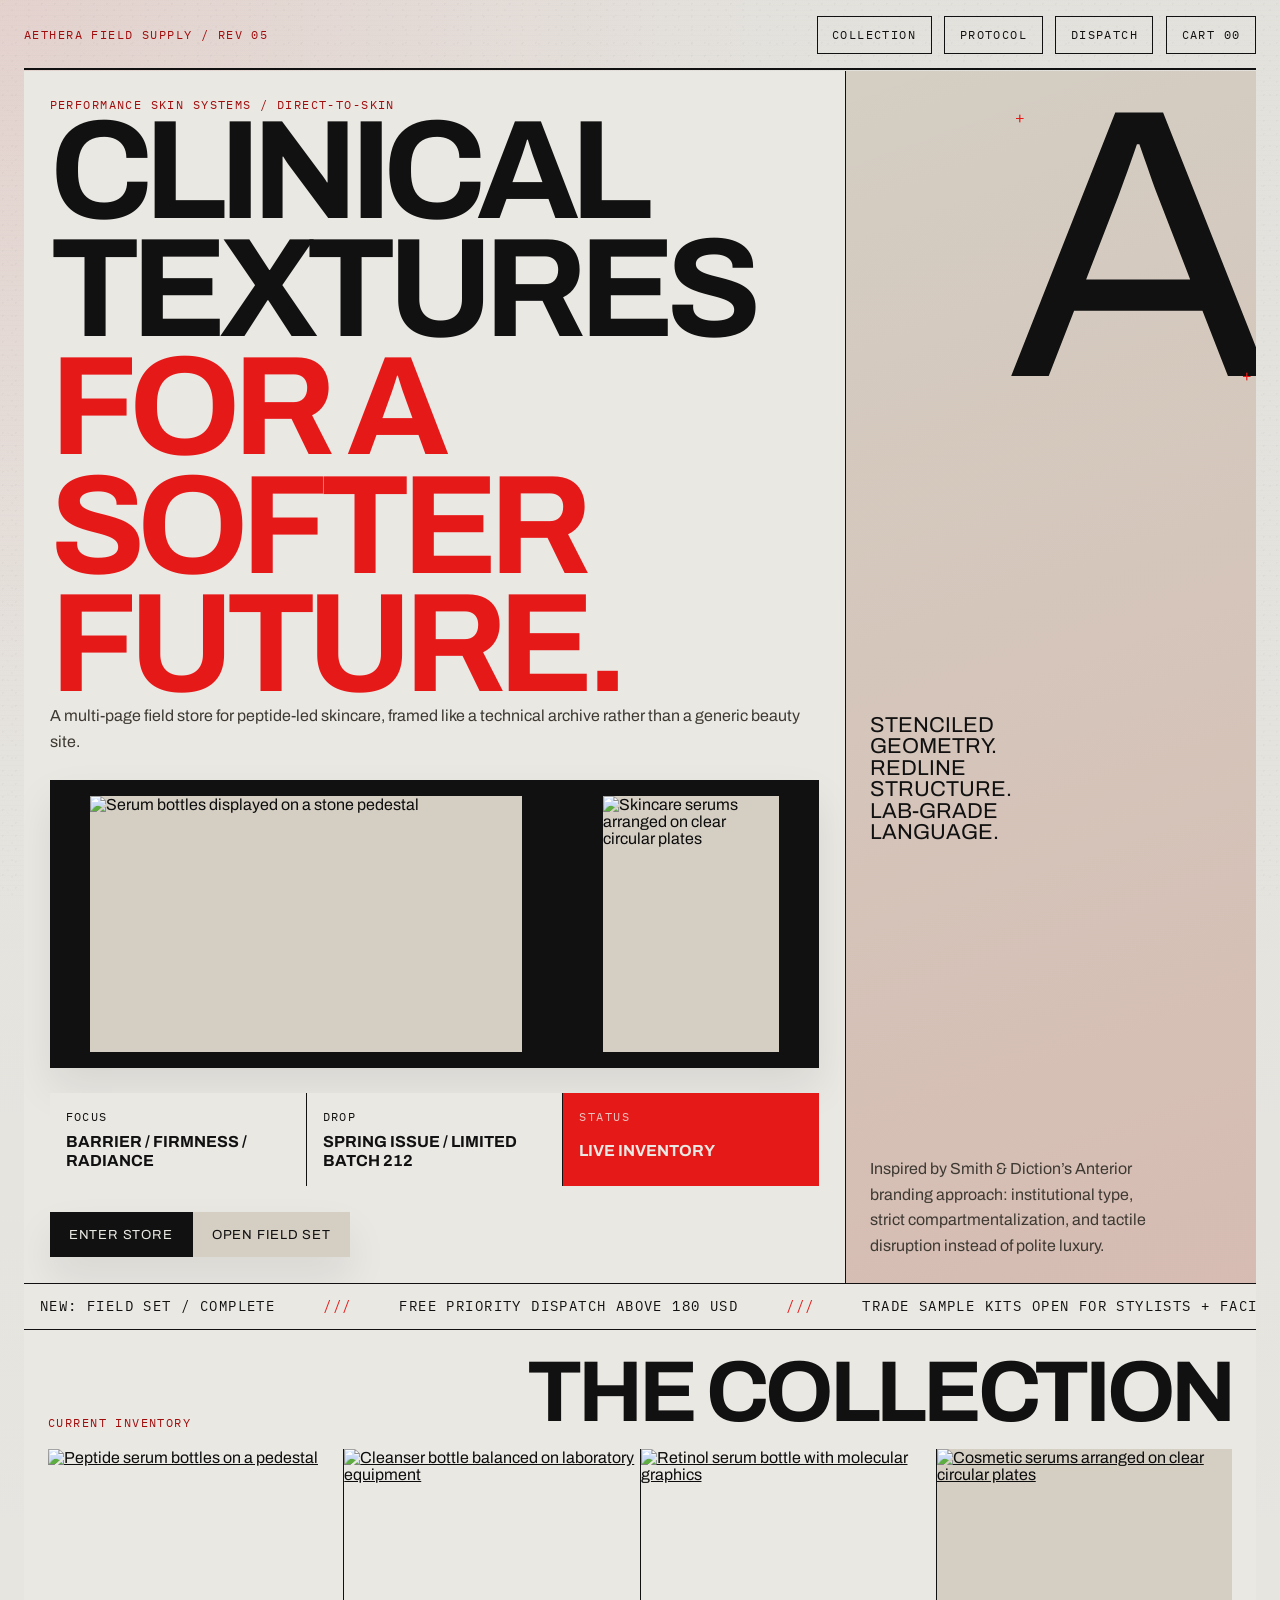
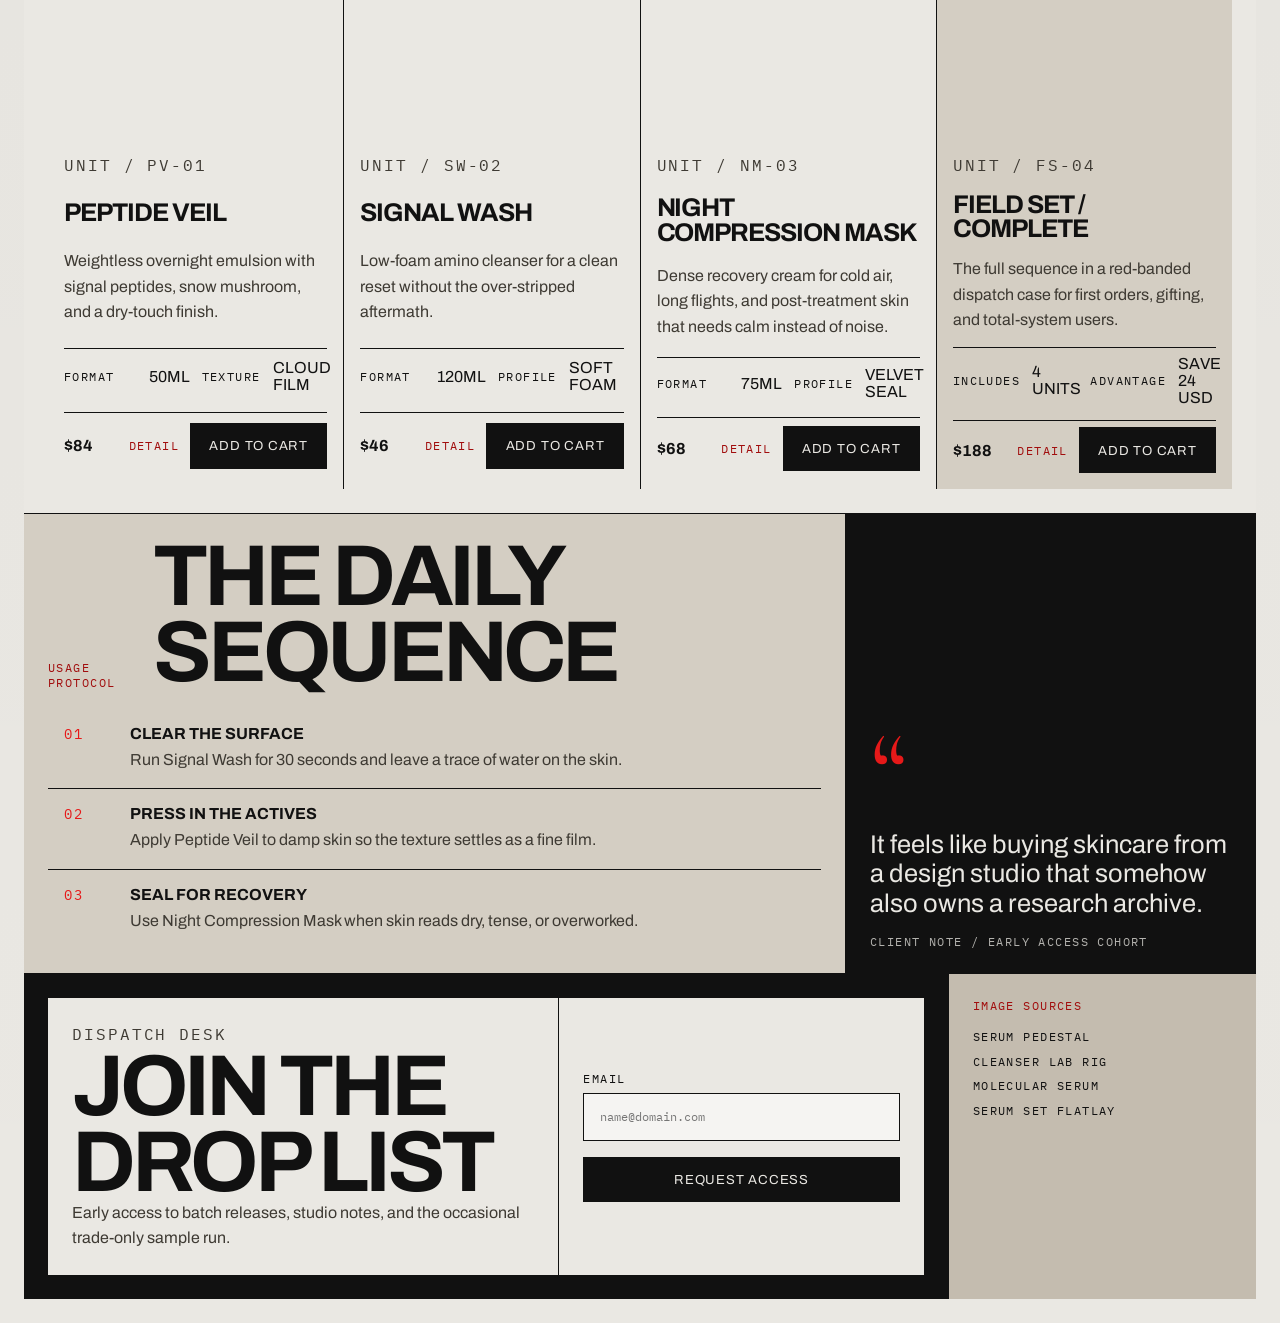
==== commit b210b880: "Build multipage storefront with product and cart pages" ====
--- a/index.html
+++ b/index.html
@@ -16,14 +16,12 @@
     <div class="noise" aria-hidden="true"></div>
     <div class="page-shell">
       <header class="topbar">
-        <p class="micro-copy">AETHERA FIELD SUPPLY / REV 04</p>
+        <a class="micro-copy brand-lockup" href="index.html">AETHERA FIELD SUPPLY / REV 05</a>
         <div class="topbar-actions">
           <a href="#collection">COLLECTION</a>
           <a href="#protocol">PROTOCOL</a>
           <a href="#dispatch">DISPATCH</a>
-          <button class="cart-button" type="button" data-cart-open>
-            CART <span data-cart-count>00</span>
-          </button>
+          <a class="cart-button" href="cart.html">CART <span data-cart-count>00</span></a>
         </div>
       </header>
 
@@ -36,10 +34,24 @@
               <span>FOR A SOFTER FUTURE.</span>
             </h1>
             <p class="hero-intro">
-              Built like a field manual, sold like a collector drop. Aethera packages
-              peptide-rich formulas as precision objects: tactile, trustworthy, and
-              slightly overclocked.
+              A multi-page field store for peptide-led skincare, framed like a technical
+              archive rather than a generic beauty site.
             </p>
+          </div>
+
+          <div class="hero-media-grid">
+            <figure class="hero-media primary">
+              <img
+                src="https://unsplash.com/photos/g8PdaI6fC5c/download?force=true&w=1400"
+                alt="Serum bottles displayed on a stone pedestal"
+              />
+            </figure>
+            <figure class="hero-media secondary">
+              <img
+                src="https://unsplash.com/photos/QbHwPe1HE84/download?force=true&w=1200"
+                alt="Skincare serums arranged on clear circular plates"
+              />
+            </figure>
           </div>
 
           <div class="hero-meta">
@@ -59,7 +71,7 @@
 
           <div class="hero-actions">
             <a class="primary-action" href="#collection">ENTER STORE</a>
-            <a class="secondary-action" href="#system-report">READ SYSTEM REPORT</a>
+            <a class="secondary-action" href="product-field-set.html">OPEN FIELD SET</a>
           </div>
         </section>
 
@@ -69,14 +81,14 @@
             STENCILED GEOMETRY. REDLINE STRUCTURE. LAB-GRADE LANGUAGE.
           </p>
           <p class="signal-text">
-            Inspired by shipping marks, procedure folders, and the clean severity of
-            institutional print.
+            Inspired by Smith & Diction’s Anterior branding approach: institutional type,
+            strict compartmentalization, and tactile disruption instead of polite luxury.
           </p>
         </section>
 
         <section class="ticker panel" aria-label="Store announcements">
           <div class="ticker-track">
-            <span>NEW: PEPTIDE VEIL 50ML</span>
+            <span>NEW: FIELD SET / COMPLETE</span>
             <span>FREE PRIORITY DISPATCH ABOVE 180 USD</span>
             <span>TRADE SAMPLE KITS OPEN FOR STYLISTS + FACIALISTS</span>
             <span>DROP NOTES UPDATED WEEKLY</span>
@@ -91,15 +103,19 @@
 
           <div class="product-grid">
             <article class="product-card" data-product="Peptide Veil" data-price="$84">
-              <div class="product-visual visual-veil">
-                <span>01</span>
-              </div>
+              <a class="product-image-link" href="product-peptide-veil.html">
+                <img
+                  class="product-photo"
+                  src="https://unsplash.com/photos/g8PdaI6fC5c/download?force=true&w=1000"
+                  alt="Peptide serum bottles on a pedestal"
+                />
+              </a>
               <div class="product-body">
                 <p class="product-code">UNIT / PV-01</p>
-                <h3>PEPTIDE VEIL</h3>
+                <h3><a href="product-peptide-veil.html">PEPTIDE VEIL</a></h3>
                 <p>
-                  Weightless emulsion engineered for overnight repair with signal peptides,
-                  snow mushroom, and a dry-touch finish.
+                  Weightless overnight emulsion with signal peptides, snow mushroom, and a
+                  dry-touch finish.
                 </p>
                 <dl class="specs">
                   <div>
@@ -113,21 +129,28 @@
                 </dl>
                 <div class="product-footer">
                   <strong>$84</strong>
-                  <button type="button" data-add-cart>Add to cart</button>
+                  <div class="product-actions">
+                    <a class="inline-link" href="product-peptide-veil.html">DETAIL</a>
+                    <button type="button" data-add-cart data-sku="pv01">Add to cart</button>
+                  </div>
                 </div>
               </div>
             </article>
 
             <article class="product-card" data-product="Signal Wash" data-price="$46">
-              <div class="product-visual visual-wash">
-                <span>02</span>
-              </div>
+              <a class="product-image-link" href="product-signal-wash.html">
+                <img
+                  class="product-photo"
+                  src="https://unsplash.com/photos/qaniwuNUE5k/download?force=true&w=1000"
+                  alt="Cleanser bottle balanced on laboratory equipment"
+                />
+              </a>
               <div class="product-body">
                 <p class="product-code">UNIT / SW-02</p>
-                <h3>SIGNAL WASH</h3>
+                <h3><a href="product-signal-wash.html">SIGNAL WASH</a></h3>
                 <p>
-                  Low-foam cleanser with amino acids and green tea for a clean reset
-                  without the over-stripped aftermath.
+                  Low-foam amino cleanser for a clean reset without the over-stripped
+                  aftermath.
                 </p>
                 <dl class="specs">
                   <div>
@@ -141,18 +164,25 @@
                 </dl>
                 <div class="product-footer">
                   <strong>$46</strong>
-                  <button type="button" data-add-cart>Add to cart</button>
+                  <div class="product-actions">
+                    <a class="inline-link" href="product-signal-wash.html">DETAIL</a>
+                    <button type="button" data-add-cart data-sku="sw02">Add to cart</button>
+                  </div>
                 </div>
               </div>
             </article>
 
             <article class="product-card" data-product="Night Compression Mask" data-price="$68">
-              <div class="product-visual visual-mask">
-                <span>03</span>
-              </div>
+              <a class="product-image-link" href="product-night-compression-mask.html">
+                <img
+                  class="product-photo"
+                  src="https://unsplash.com/photos/pd4rqJMd51Q/download?force=true&w=1000"
+                  alt="Retinol serum bottle with molecular graphics"
+                />
+              </a>
               <div class="product-body">
                 <p class="product-code">UNIT / NM-03</p>
-                <h3>NIGHT COMPRESSION MASK</h3>
+                <h3><a href="product-night-compression-mask.html">NIGHT COMPRESSION MASK</a></h3>
                 <p>
                   Dense recovery cream for cold air, long flights, and post-treatment skin
                   that needs calm instead of noise.
@@ -169,21 +199,28 @@
                 </dl>
                 <div class="product-footer">
                   <strong>$68</strong>
-                  <button type="button" data-add-cart>Add to cart</button>
+                  <div class="product-actions">
+                    <a class="inline-link" href="product-night-compression-mask.html">DETAIL</a>
+                    <button type="button" data-add-cart data-sku="nm03">Add to cart</button>
+                  </div>
                 </div>
               </div>
             </article>
 
             <article class="product-card featured" data-product="Field Set / Complete" data-price="$188">
-              <div class="product-visual visual-set">
-                <span>04</span>
-              </div>
+              <a class="product-image-link" href="product-field-set.html">
+                <img
+                  class="product-photo"
+                  src="https://unsplash.com/photos/QbHwPe1HE84/download?force=true&w=1000"
+                  alt="Cosmetic serums arranged on clear circular plates"
+                />
+              </a>
               <div class="product-body">
                 <p class="product-code">UNIT / FS-04</p>
-                <h3>FIELD SET / COMPLETE</h3>
+                <h3><a href="product-field-set.html">FIELD SET / COMPLETE</a></h3>
                 <p>
-                  The full sequence in a red-banded dispatch case. Best for first orders,
-                  gifting, and anyone who prefers the whole system at once.
+                  The full sequence in a red-banded dispatch case for first orders, gifting,
+                  and total-system users.
                 </p>
                 <dl class="specs">
                   <div>
@@ -197,41 +234,12 @@
                 </dl>
                 <div class="product-footer">
                   <strong>$188</strong>
-                  <button type="button" data-add-cart>Add to cart</button>
+                  <div class="product-actions">
+                    <a class="inline-link" href="product-field-set.html">DETAIL</a>
+                    <button type="button" data-add-cart data-sku="fs04">Add to cart</button>
+                  </div>
                 </div>
               </div>
-            </article>
-          </div>
-        </section>
-
-        <section id="system-report" class="report panel">
-          <div class="section-heading">
-            <p class="eyebrow">SYSTEM REPORT</p>
-            <h2>WHY THIS LOOKS DIFFERENT</h2>
-          </div>
-
-          <div class="report-grid">
-            <article>
-              <p class="report-label">01 / TRUST</p>
-              <p>
-                The formulas stay clean and clinically legible. The design borrows from
-                manuals, not beauty clichés, so the brand feels competent before it feels
-                decorative.
-              </p>
-            </article>
-            <article>
-              <p class="report-label">02 / TENSION</p>
-              <p>
-                Large industrial type holds the page together while blurred product visuals
-                add the acid-like disruption that keeps the system from going sterile.
-              </p>
-            </article>
-            <article>
-              <p class="report-label">03 / DELIGHT</p>
-              <p>
-                Quick tactile responses, hidden scan details, and dispatch toasts create
-                small moments of lift without slowing down the storefront.
-              </p>
             </article>
           </div>
         </section>
@@ -261,7 +269,7 @@
               <span>03</span>
               <div>
                 <strong>SEAL FOR RECOVERY</strong>
-                <p>Use Night Compression Mask on evenings when skin reads dry, tense, or overworked.</p>
+                <p>Use Night Compression Mask when skin reads dry, tense, or overworked.</p>
               </div>
             </li>
           </ol>
@@ -270,7 +278,7 @@
         <section class="quote panel">
           <p class="quote-mark">“</p>
           <blockquote>
-            It feels like buying skin care from a design studio that somehow also owns a
+            It feels like buying skincare from a design studio that somehow also owns a
             research archive.
           </blockquote>
           <p class="quote-source">CLIENT NOTE / EARLY ACCESS COHORT</p>
@@ -285,7 +293,7 @@
               sample run.
             </p>
           </div>
-          <form class="dispatch-form">
+          <form class="dispatch-form" data-signup-form>
             <label>
               EMAIL
               <input type="email" placeholder="name@domain.com" />
@@ -293,6 +301,16 @@
             <button type="submit">REQUEST ACCESS</button>
           </form>
         </section>
+
+        <footer class="source-panel panel">
+          <p class="eyebrow">IMAGE SOURCES</p>
+          <div class="source-links">
+            <a href="https://unsplash.com/photos/anti-aging-serum-bottles-are-displayed-on-a-pedestal-g8PdaI6fC5c">Serum pedestal</a>
+            <a href="https://unsplash.com/photos/a-facial-cleanser-bottle-held-on-laboratory-equipment-qaniwuNUE5k">Cleanser lab rig</a>
+            <a href="https://unsplash.com/photos/retinol-serum-bottle-with-molecular-structures-pd4rqJMd51Q">Molecular serum</a>
+            <a href="https://unsplash.com/photos/cosmetic-serums-arranged-on-clear-circular-plates-QbHwPe1HE84">Serum set flatlay</a>
+          </div>
+        </footer>
       </main>
     </div>
 
@@ -300,47 +318,6 @@
       <p data-toast-text>ITEM ADDED TO CART</p>
     </div>
 
-    <script>
-      const cartCount = document.querySelector("[data-cart-count]");
-      const toast = document.querySelector("[data-toast]");
-      const toastText = document.querySelector("[data-toast-text]");
-      const addButtons = document.querySelectorAll("[data-add-cart]");
-      let count = 0;
-      let toastTimer;
-
-      const showToast = (message) => {
-        toastText.textContent = message;
-        toast.hidden = false;
-        toast.classList.remove("toast-live");
-        void toast.offsetWidth;
-        toast.classList.add("toast-live");
-        clearTimeout(toastTimer);
-        toastTimer = setTimeout(() => {
-          toast.hidden = true;
-        }, 1500);
-      };
-
-      addButtons.forEach((button) => {
-        button.addEventListener("click", () => {
-          const card = button.closest(".product-card");
-          count += 1;
-          cartCount.textContent = String(count).padStart(2, "0");
-          button.textContent = "Added";
-          button.disabled = true;
-          setTimeout(() => {
-            button.textContent = "Add to cart";
-            button.disabled = false;
-          }, 900);
-          showToast(`${card.dataset.product.toUpperCase()} / ${card.dataset.price} ADDED`);
-        });
-      });
-
-      document.querySelector(".dispatch-form").addEventListener("submit", (event) => {
-        event.preventDefault();
-        showToast("DISPATCH REQUEST LOGGED");
-      });
-
-      console.log("AETHERA FIELD SUPPLY / If you're reading this, you're in the archive.");
-    </script>
+    <script src="app.js"></script>
   </body>
 </html>
--- a/styles.css
+++ b/styles.css
@@ -1,12 +1,12 @@
 :root {
   --paper: #eae8e3;
-  --paper-dark: #d7d2c8;
+  --paper-dark: #d4cec3;
+  --paper-deep: #c4bcaf;
   --ink: #111111;
-  --ink-soft: #3b3934;
+  --ink-soft: #3e3a33;
   --line: #111111;
   --accent: #e61919;
-  --accent-deep: #a30b0b;
-  --panel-gap: 1px;
+  --accent-deep: #a10d0d;
   --shadow: 0 20px 40px rgba(17, 17, 17, 0.08);
   --ease-out: cubic-bezier(0.22, 1, 0.36, 1);
   color-scheme: light;
@@ -25,12 +25,12 @@
 body {
   margin: 0;
   min-height: 100vh;
+  color: var(--ink);
+  font-family: "Archivo", sans-serif;
   background:
-    radial-gradient(circle at top left, rgba(230, 25, 25, 0.08), transparent 28%),
+    radial-gradient(circle at top left, rgba(230, 25, 25, 0.08), transparent 24%),
     linear-gradient(180deg, rgba(17, 17, 17, 0.03), rgba(17, 17, 17, 0)),
     var(--paper);
-  color: var(--ink);
-  font-family: "Archivo", sans-serif;
   overflow-x: hidden;
 }
 
@@ -38,6 +38,9 @@
   content: "";
   position: fixed;
   inset: 0;
+  pointer-events: none;
+  opacity: 0.35;
+  mix-blend-mode: multiply;
   background:
     repeating-linear-gradient(
       0deg,
@@ -46,9 +49,6 @@
       rgba(17, 17, 17, 0.018) 4px,
       rgba(17, 17, 17, 0.018) 5px
     );
-  pointer-events: none;
-  opacity: 0.4;
-  mix-blend-mode: multiply;
 }
 
 .noise {
@@ -63,6 +63,11 @@
   background-size: 13px 13px, 17px 17px, 19px 19px;
 }
 
+img {
+  display: block;
+  max-width: 100%;
+}
+
 a {
   color: inherit;
 }
@@ -75,7 +80,7 @@
 .page-shell {
   width: min(1440px, 100%);
   margin: 0 auto;
-  padding: 0 clamp(1rem, 2vw, 1.5rem) clamp(1rem, 2vw, 1.5rem);
+  padding: 0 clamp(0.8rem, 2vw, 1.5rem) clamp(0.8rem, 2vw, 1.5rem);
 }
 
 .topbar {
@@ -97,15 +102,32 @@
 .quote-source,
 .dispatch-form label,
 .toast p,
-.meta-block span {
+.meta-block span,
+.breadcrumb,
+.source-links a,
+.detail-specs dt,
+.summary-rows span,
+.micro-field {
   font-family: "IBM Plex Mono", monospace;
   font-size: 0.74rem;
   letter-spacing: 0.12em;
   text-transform: uppercase;
 }
 
-.micro-copy {
-  margin: 0;
+.brand-lockup,
+.topbar-actions a,
+.cart-button,
+.inline-link,
+.mini-card,
+.source-links a {
+  text-decoration: none;
+}
+
+.micro-copy,
+.eyebrow,
+.product-code,
+.report-label {
+  color: var(--accent-deep);
 }
 
 .topbar-actions {
@@ -117,7 +139,6 @@
 
 .topbar-actions a,
 .cart-button {
-  text-decoration: none;
   padding: 0.65rem 0.9rem;
   border: 1px solid var(--line);
   background: transparent;
@@ -127,88 +148,85 @@
     transform 180ms var(--ease-out);
 }
 
-.cart-button {
-  cursor: pointer;
-}
-
 .topbar-actions a:hover,
 .topbar-actions a:focus-visible,
 .cart-button:hover,
-.cart-button:focus-visible {
+.cart-button:focus-visible,
+.inline-link:hover,
+.inline-link:focus-visible,
+.mini-card:hover,
+.mini-card:focus-visible {
   background: var(--ink);
   color: var(--paper);
   transform: translateY(-2px);
 }
 
+.store-grid,
+.detail-layout,
+.cart-layout {
+  display: grid;
+  gap: 1px;
+  background: var(--line);
+  margin-top: 1px;
+}
+
 .store-grid {
-  display: grid;
   grid-template-columns: repeat(12, minmax(0, 1fr));
-  gap: var(--panel-gap);
-  background: var(--line);
-  margin-top: 1px;
+}
+
+.detail-layout,
+.cart-layout {
+  grid-template-columns: repeat(12, minmax(0, 1fr));
 }
 
 .panel {
   background: var(--paper);
-  min-height: 100%;
   position: relative;
   overflow: hidden;
 }
 
 .hero-panel {
   grid-column: span 8;
-  padding: clamp(1.3rem, 2vw, 2rem);
-  display: grid;
-  align-content: space-between;
-  gap: 2rem;
-  min-height: 41rem;
-}
-
-.hero-panel::after {
-  content: "";
-  position: absolute;
-  right: -10%;
-  top: 20%;
-  width: 38%;
-  aspect-ratio: 1;
-  background:
-    linear-gradient(135deg, rgba(230, 25, 25, 0.25), rgba(230, 25, 25, 0)),
-    radial-gradient(circle, rgba(255, 255, 255, 0.8), rgba(255, 255, 255, 0) 58%);
-  filter: blur(12px);
-  transform: rotate(16deg);
-  opacity: 0.9;
+  padding: clamp(1.1rem, 2vw, 1.8rem);
+  display: grid;
+  gap: 1.6rem;
+  min-height: 44rem;
 }
 
 .hero-copy,
 .hero-meta,
 .hero-actions,
+.hero-media-grid,
 .section-heading,
 .product-body,
-.report-grid,
-.protocol-list,
-.dispatch {
+.dispatch,
+.detail-grid,
+.detail-columns,
+.summary-rows,
+.cart-items {
   position: relative;
   z-index: 1;
-}
-
-.eyebrow {
-  margin: 0 0 1rem;
-  color: var(--accent-deep);
 }
 
 h1,
 h2,
 h3,
 strong,
-blockquote {
+blockquote,
+p {
   margin: 0;
+}
+
+h1,
+h2,
+.detail-title {
+  text-transform: uppercase;
 }
 
 h1 {
   font-size: clamp(4rem, 11vw, 9.5rem);
   line-height: 0.84;
   letter-spacing: -0.06em;
-  text-transform: uppercase;
   max-width: 9ch;
 }
 
@@ -217,17 +235,63 @@
   color: var(--accent);
 }
 
+h2 {
+  font-size: clamp(2.3rem, 7vw, 5.4rem);
+  line-height: 0.88;
+  letter-spacing: -0.05em;
+}
+
+h3 {
+  font-size: clamp(1.2rem, 2vw, 1.85rem);
+  line-height: 0.95;
+  text-transform: uppercase;
+  letter-spacing: -0.04em;
+}
+
 .hero-intro,
 .signal-text,
 .product-body p,
-.report-grid article p:last-child,
 .protocol-list p,
 .dispatch-copy p,
-.quote blockquote {
-  max-width: 52ch;
+.detail-body,
+.detail-columns article p:last-child,
+.summary-note,
+.cart-empty p {
+  color: var(--ink-soft);
   font-size: 1rem;
   line-height: 1.6;
-  color: var(--ink-soft);
+}
+
+.hero-media-grid {
+  display: grid;
+  grid-template-columns: 2fr 1fr;
+  gap: 1px;
+  background: var(--line);
+  box-shadow: var(--shadow);
+}
+
+.hero-media {
+  min-height: 16rem;
+  background: var(--paper-dark);
+}
+
+.hero-media img,
+.product-photo,
+.detail-image img,
+.mini-card img,
+.cart-line-image {
+  width: 100%;
+  height: 100%;
+  object-fit: cover;
+  filter: saturate(0.9) contrast(1.04);
+}
+
+.hero-media.primary {
+  max-height: 24rem;
+}
+
+.hero-media.secondary {
+  max-height: 24rem;
 }
 
 .hero-meta {
@@ -255,7 +319,7 @@
 }
 
 .meta-block.accent span {
-  color: rgba(234, 232, 227, 0.78);
+  color: rgba(234, 232, 227, 0.82);
 }
 
 .hero-actions {
@@ -272,12 +336,13 @@
 .product-footer button,
 .dispatch-form button {
   padding: 0.95rem 1.2rem;
+  border: 0;
+  border-radius: 0;
+  cursor: pointer;
+  text-transform: uppercase;
   text-decoration: none;
-  text-transform: uppercase;
   letter-spacing: 0.06em;
   font-size: 0.82rem;
-  border: 0;
-  cursor: pointer;
   transition:
     transform 180ms var(--ease-out),
     background-color 180ms var(--ease-out),
@@ -309,7 +374,7 @@
 
 .signal-panel {
   grid-column: span 4;
-  min-height: 41rem;
+  min-height: 44rem;
   padding: clamp(1rem, 2vw, 1.5rem);
   background:
     linear-gradient(160deg, rgba(17, 17, 17, 0), rgba(230, 25, 25, 0.1)),
@@ -323,7 +388,6 @@
   font-size: clamp(12rem, 34vw, 24rem);
   line-height: 0.8;
   letter-spacing: -0.1em;
-  color: var(--ink);
   align-self: flex-end;
   position: relative;
 }
@@ -348,7 +412,6 @@
 }
 
 .signal-caption {
-  margin: 0;
   max-width: 16ch;
   font-size: 1.35rem;
   line-height: 1;
@@ -356,29 +419,23 @@
 }
 
 .signal-text {
-  margin: 0;
-  max-width: 28ch;
+  max-width: 32ch;
 }
 
 .ticker {
   grid-column: 1 / -1;
-  padding: 0;
 }
 
 .ticker-track {
   display: flex;
   gap: 3rem;
+  padding: 0.85rem 1rem;
   white-space: nowrap;
   font-family: "IBM Plex Mono", monospace;
-  font-size: 0.9rem;
+  font-size: 0.88rem;
   letter-spacing: 0.1em;
   text-transform: uppercase;
-  padding: 0.85rem 1rem;
   animation: ticker-slide 24s linear infinite;
-}
-
-.ticker-track span {
-  position: relative;
 }
 
 .ticker-track span::after {
@@ -387,9 +444,21 @@
   padding-left: 3rem;
 }
 
+.collection,
+.protocol,
+.quote,
+.dispatch,
+.source-panel,
+.detail-hero,
+.detail-info,
+.related-products,
+.cart-main,
+.cart-summary {
+  padding: clamp(1rem, 2vw, 1.5rem);
+}
+
 .collection {
   grid-column: 1 / -1;
-  padding: clamp(1rem, 2vw, 1.5rem);
 }
 
 .section-heading {
@@ -400,13 +469,6 @@
   margin-bottom: 1.2rem;
 }
 
-h2 {
-  font-size: clamp(2.4rem, 7vw, 5.6rem);
-  line-height: 0.88;
-  letter-spacing: -0.05em;
-  text-transform: uppercase;
-}
-
 .product-grid {
   display: grid;
   grid-template-columns: repeat(4, minmax(0, 1fr));
@@ -416,7 +478,7 @@
 
 .product-card {
   display: grid;
-  grid-template-rows: 17rem auto;
+  grid-template-rows: 18rem auto;
   background: var(--paper);
   transition: transform 220ms var(--ease-out);
 }
@@ -429,66 +491,16 @@
   background: var(--paper-dark);
 }
 
-.product-visual {
-  position: relative;
-  display: grid;
-  place-items: end start;
-  padding: 1rem;
+.product-image-link {
   overflow: hidden;
 }
 
-.product-visual::before,
-.product-visual::after {
-  content: "";
-  position: absolute;
-  inset: 0;
-}
-
-.product-visual::before {
-  background:
-    radial-gradient(circle at 50% 50%, rgba(255, 255, 255, 0.92), rgba(255, 255, 255, 0) 46%),
-    linear-gradient(125deg, rgba(230, 25, 25, 0.1), rgba(17, 17, 17, 0.08));
-  transform: scale(1.08);
-}
-
-.product-visual::after {
-  background:
-    repeating-linear-gradient(
-      135deg,
-      rgba(17, 17, 17, 0.16),
-      rgba(17, 17, 17, 0.16) 2px,
-      transparent 2px,
-      transparent 9px
-    );
-  mix-blend-mode: multiply;
-  opacity: 0.45;
-}
-
-.visual-veil {
-  background: linear-gradient(145deg, #d9d6cf, #f5f2ec);
-}
-
-.visual-wash {
-  background: linear-gradient(145deg, #ddd7ce, #cfc7b8);
-}
-
-.visual-mask {
-  background: linear-gradient(145deg, #d6d0c7, #ece7dd);
-}
-
-.visual-set {
-  background: linear-gradient(145deg, #d3cdc1, #eee9df);
-}
-
-.product-visual span {
-  position: relative;
-  z-index: 1;
-  font-family: "IBM Plex Mono", monospace;
-  font-size: 0.8rem;
-  letter-spacing: 0.18em;
-  background: var(--paper);
-  padding: 0.35rem 0.45rem;
-  border: 1px solid var(--line);
+.product-photo {
+  transition: transform 420ms var(--ease-out);
+}
+
+.product-card:hover .product-photo {
+  transform: scale(1.03);
 }
 
 .product-body {
@@ -497,19 +509,12 @@
   gap: 0.9rem;
 }
 
-.product-code {
-  margin: 0;
-  color: var(--accent-deep);
-}
-
-h3 {
-  font-size: clamp(1.3rem, 3vw, 2rem);
-  line-height: 0.95;
-  text-transform: uppercase;
-  letter-spacing: -0.04em;
-}
-
-.specs {
+.product-body h3 a {
+  text-decoration: none;
+}
+
+.specs,
+.detail-specs {
   display: grid;
   grid-template-columns: repeat(2, minmax(0, 1fr));
   gap: 0.75rem;
@@ -518,61 +523,47 @@
   border-top: 1px solid var(--line);
 }
 
+.specs dd,
+.detail-specs dd {
+  margin: 0;
+}
+
+.product-footer,
 .specs div,
-.product-footer {
+.detail-specs div,
+.summary-rows div {
   display: flex;
   justify-content: space-between;
   gap: 0.75rem;
   align-items: center;
 }
 
-.specs dd {
-  margin: 0;
-  font-size: 0.88rem;
-}
-
 .product-footer {
   padding-top: 0.4rem;
   border-top: 1px solid var(--line);
 }
 
-.product-footer strong {
-  font-size: 1.2rem;
-}
-
-.product-footer button {
-  padding-inline: 1rem;
-}
-
-.product-footer button:disabled {
-  background: var(--accent);
-}
-
-.report {
-  grid-column: span 7;
-  padding: clamp(1rem, 2vw, 1.5rem);
-}
-
-.report-grid {
-  display: grid;
-  grid-template-columns: repeat(3, minmax(0, 1fr));
-  gap: 1px;
-  background: var(--line);
-}
-
-.report-grid article {
-  background: var(--paper);
-  padding: 1rem;
-}
-
-.report-label {
-  margin: 0 0 0.8rem;
+.product-actions {
+  display: flex;
+  gap: 0.7rem;
+  align-items: center;
+}
+
+.inline-link,
+.text-button {
+  font-family: "IBM Plex Mono", monospace;
+  font-size: 0.72rem;
+  letter-spacing: 0.12em;
+  text-transform: uppercase;
   color: var(--accent-deep);
+  background: transparent;
+  border: 0;
+  padding: 0;
+  cursor: pointer;
 }
 
 .protocol {
-  grid-column: span 5;
-  padding: clamp(1rem, 2vw, 1.5rem);
+  grid-column: span 8;
   background: var(--paper-dark);
 }
 
@@ -580,23 +571,23 @@
   list-style: none;
   margin: 0;
   padding: 0;
+  display: grid;
   gap: 1px;
   background: var(--line);
 }
 
 .protocol-list li {
   display: grid;
-  grid-template-columns: 3.25rem 1fr;
+  grid-template-columns: 3.1rem 1fr;
   gap: 1rem;
   background: var(--paper-dark);
   padding: 1rem;
-  align-items: start;
 }
 
 .protocol-list span {
   font-family: "IBM Plex Mono", monospace;
-  font-size: 0.9rem;
-  letter-spacing: 0.14em;
+  font-size: 0.88rem;
+  letter-spacing: 0.12em;
   color: var(--accent);
 }
 
@@ -606,40 +597,34 @@
   text-transform: uppercase;
 }
 
-.protocol-list p {
-  margin: 0;
-}
-
 .quote {
   grid-column: span 4;
-  padding: clamp(1rem, 2vw, 1.5rem);
   background: var(--ink);
   color: var(--paper);
   display: grid;
-  align-content: space-between;
+  gap: 1rem;
+  align-content: end;
 }
 
 .quote-mark {
-  margin: 0;
   font-family: "Cormorant Garamond", serif;
   font-size: 7rem;
-  line-height: 0.8;
+  line-height: 0.75;
   color: var(--accent);
 }
 
 .quote blockquote {
   color: var(--paper);
   font-size: clamp(1.3rem, 2vw, 1.8rem);
-  line-height: 1.2;
+  line-height: 1.15;
 }
 
 .quote-source {
-  margin: 1rem 0 0;
-  color: rgba(234, 232, 227, 0.72);
+  color: rgba(234, 232, 227, 0.75);
 }
 
 .dispatch {
-  grid-column: span 8;
+  grid-column: span 9;
   display: grid;
   grid-template-columns: 1.4fr 1fr;
   gap: 1px;
@@ -658,23 +643,199 @@
   gap: 1rem;
 }
 
-.dispatch-form label {
-  display: grid;
-  gap: 0.5rem;
-}
-
-.dispatch-form input {
+.dispatch-form label,
+.micro-field {
+  display: grid;
+  gap: 0.45rem;
+}
+
+.dispatch-form input,
+.micro-field input {
   width: 100%;
+  min-height: 3rem;
   border: 1px solid var(--line);
   border-radius: 0;
   background: rgba(255, 255, 255, 0.55);
   padding: 0.9rem 1rem;
-  min-height: 3rem;
-}
-
-.dispatch-form input:focus-visible {
-  outline: 2px solid var(--accent);
-  outline-offset: 2px;
+}
+
+.source-panel {
+  grid-column: span 3;
+  background: var(--paper-deep);
+}
+
+.source-links {
+  display: grid;
+  gap: 0.6rem;
+  margin-top: 1rem;
+}
+
+.detail-hero {
+  grid-column: 1 / -1;
+}
+
+.breadcrumb {
+  display: block;
+  margin-bottom: 1rem;
+}
+
+.breadcrumb a {
+  text-decoration: none;
+}
+
+.detail-grid {
+  display: grid;
+  grid-template-columns: 1.15fr 0.85fr;
+  gap: 1px;
+  background: var(--line);
+}
+
+.detail-image,
+.detail-copy {
+  background: var(--paper);
+}
+
+.detail-image {
+  min-height: 38rem;
+}
+
+.detail-copy {
+  padding: clamp(1rem, 2vw, 1.5rem);
+  display: grid;
+  align-content: start;
+  gap: 1rem;
+}
+
+.detail-title {
+  font-size: clamp(2.8rem, 6vw, 5.5rem);
+  line-height: 0.88;
+  letter-spacing: -0.05em;
+}
+
+.detail-price {
+  font-size: clamp(1.4rem, 2vw, 2rem);
+}
+
+.detail-info {
+  grid-column: span 8;
+}
+
+.detail-columns {
+  display: grid;
+  grid-template-columns: repeat(3, minmax(0, 1fr));
+  gap: 1px;
+  background: var(--line);
+}
+
+.detail-columns article,
+.cart-line,
+.cart-empty,
+.cart-summary {
+  background: var(--paper);
+}
+
+.detail-columns article {
+  padding: 1rem;
+}
+
+.related-products {
+  grid-column: span 4;
+  background: var(--paper-dark);
+}
+
+.mini-grid {
+  display: grid;
+  gap: 1px;
+  background: var(--line);
+}
+
+.mini-card {
+  display: grid;
+  grid-template-columns: 8rem 1fr;
+  gap: 1px;
+  background: var(--line);
+  align-items: stretch;
+}
+
+.mini-card img,
+.mini-card span {
+  background: var(--paper);
+}
+
+.mini-card span {
+  padding: 1rem;
+  display: grid;
+  place-items: center start;
+  font-size: 0.9rem;
+  letter-spacing: 0.06em;
+  text-transform: uppercase;
+}
+
+.cart-main {
+  grid-column: span 8;
+}
+
+.cart-summary {
+  grid-column: span 4;
+  background: var(--paper-dark);
+  display: grid;
+  align-content: start;
+  gap: 1rem;
+}
+
+.cart-empty {
+  display: grid;
+  gap: 1rem;
+  padding: 1.2rem;
+  border: 1px solid var(--line);
+}
+
+.cart-items {
+  display: grid;
+  gap: 1px;
+  background: var(--line);
+}
+
+.cart-line {
+  display: grid;
+  grid-template-columns: 10rem 1fr auto;
+  gap: 1rem;
+  padding: 1rem;
+  align-items: center;
+}
+
+.cart-line-image {
+  aspect-ratio: 1 / 1;
+}
+
+.cart-line-copy {
+  display: grid;
+  gap: 0.45rem;
+}
+
+.cart-line-copy h3 a {
+  text-decoration: none;
+}
+
+.cart-line-controls {
+  display: grid;
+  justify-items: end;
+  gap: 0.75rem;
+  min-width: 9rem;
+}
+
+.summary-rows {
+  display: grid;
+  gap: 0.85rem;
+}
+
+.summary-total {
+  padding-top: 0.85rem;
+  border-top: 1px solid var(--line);
+}
+
+.summary-note {
+  font-size: 0.92rem;
 }
 
 .toast {
@@ -682,16 +843,12 @@
   right: 1rem;
   bottom: 1rem;
   min-width: 18rem;
+  padding: 0.95rem 1rem;
+  border: 1px solid var(--paper-dark);
   background: var(--ink);
   color: var(--paper);
-  border: 1px solid var(--paper-dark);
-  padding: 0.95rem 1rem;
   box-shadow: var(--shadow);
-  z-index: 10;
-}
-
-.toast p {
-  margin: 0;
+  z-index: 20;
 }
 
 .toast-live {
@@ -739,56 +896,66 @@
   }
 }
 
-@media (max-width: 1100px) {
+@media (max-width: 1120px) {
   .hero-panel,
   .signal-panel,
-  .report,
   .protocol,
   .quote,
-  .dispatch {
+  .dispatch,
+  .source-panel,
+  .detail-info,
+  .related-products,
+  .cart-main,
+  .cart-summary {
     grid-column: 1 / -1;
   }
 
   .product-grid {
     grid-template-columns: repeat(2, minmax(0, 1fr));
   }
-}
-
-@media (max-width: 780px) {
+
+  .detail-grid,
+  .dispatch {
+    grid-template-columns: 1fr;
+  }
+}
+
+@media (max-width: 760px) {
   .page-shell {
     padding-inline: 0.75rem;
   }
 
   .topbar,
   .section-heading,
-  .dispatch {
+  .hero-actions,
+  .dispatch,
+  .detail-columns,
+  .hero-meta,
+  .product-grid {
+    display: grid;
     grid-template-columns: 1fr;
-    display: grid;
-  }
-
-  .hero-panel,
-  .signal-panel {
+  }
+
+  .hero-media-grid,
+  .cart-line {
+    grid-template-columns: 1fr;
+  }
+
+  .signal-panel,
+  .hero-panel {
     min-height: auto;
   }
 
-  .hero-meta,
-  .report-grid,
-  .dispatch,
-  .product-grid {
+  .product-card {
+    grid-template-rows: 15rem auto;
+  }
+
+  .protocol-list li,
+  .mini-card {
     grid-template-columns: 1fr;
   }
 
-  .hero-actions {
-    width: 100%;
-    grid-template-columns: 1fr;
-    display: grid;
-  }
-
-  .product-card {
-    grid-template-rows: 14rem auto;
-  }
-
-  .protocol-list li {
-    grid-template-columns: 1fr;
-  }
-}
+  .cart-line-controls {
+    justify-items: start;
+  }
+}
